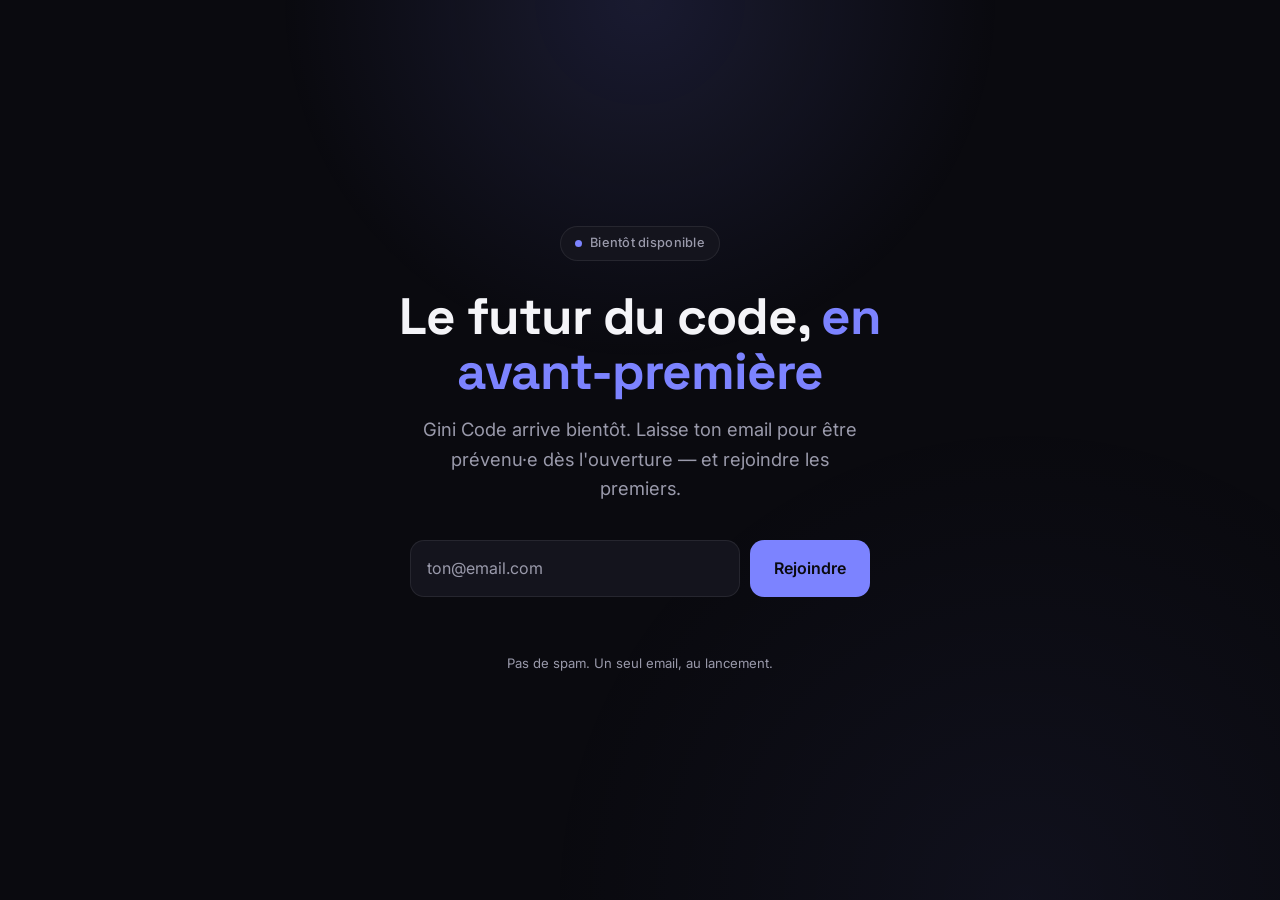
==== index.html @ 29dc8ffb "Brancher le formulaire waitlist sur Google Sheets (Apps Script) - Adapte l'envoi du formulaire pour " ====
<!DOCTYPE html>
<html lang="fr">
<head>
  <meta charset="UTF-8" />
  <meta name="viewport" content="width=device-width, initial-scale=1.0" />
  <title>Gini Code — Rejoindre la liste d'attente</title>
  <meta name="description" content="Gini Code arrive bientôt. Inscris-toi à la liste d'attente pour être prévenu·e au lancement." />

  <!-- Open Graph / réseaux sociaux -->
  <meta property="og:title" content="Gini Code — Liste d'attente" />
  <meta property="og:description" content="Inscris-toi pour être prévenu·e au lancement." />
  <meta property="og:type" content="website" />

  <link rel="icon" href="data:image/svg+xml,<svg xmlns='http://www.w3.org/2000/svg' viewBox='0 0 100 100'><text y='.9em' font-size='90'>✦</text></svg>" />

  <!-- Google Fonts -->
  <link rel="preconnect" href="https://fonts.googleapis.com" />
  <link rel="preconnect" href="https://fonts.gstatic.com" crossorigin />
  <link href="https://fonts.googleapis.com/css2?family=Inter:wght@400;500;600&family=Space+Grotesk:wght@500;600;700&display=swap" rel="stylesheet" />

  <style>
    :root {
      /* ---- Couleur d'accent unique : change cette valeur pour reskin tout le site ---- */
      --accent: #7c83ff;
      --accent-soft: rgba(124, 131, 255, 0.14);

      --bg: #0a0a0f;
      --bg-elev: #14141d;
      --text: #f4f4f8;
      --text-dim: #9a9aab;
      --border: rgba(255, 255, 255, 0.08);
      --error: #ff6b6b;
      --radius: 14px;
      --maxw: 540px;
    }

    * { box-sizing: border-box; margin: 0; padding: 0; }

    html { -webkit-text-size-adjust: 100%; }

    body {
      font-family: "Inter", system-ui, sans-serif;
      background: var(--bg);
      color: var(--text);
      min-height: 100vh;
      min-height: 100dvh;
      display: grid;
      place-items: center;
      padding: 24px;
      line-height: 1.6;
      overflow-x: hidden;
      -webkit-font-smoothing: antialiased;
    }

    /* Halo lumineux d'arrière-plan */
    body::before {
      content: "";
      position: fixed;
      inset: 0;
      z-index: -1;
      background:
        radial-gradient(600px circle at 50% 0%, var(--accent-soft), transparent 60%),
        radial-gradient(800px circle at 80% 100%, rgba(124, 131, 255, 0.06), transparent 60%);
      pointer-events: none;
    }

    .card {
      width: 100%;
      max-width: var(--maxw);
      text-align: center;
      animation: rise 0.7s cubic-bezier(0.2, 0.8, 0.2, 1) both;
    }

    @keyframes rise {
      from { opacity: 0; transform: translateY(16px); }
      to   { opacity: 1; transform: translateY(0); }
    }

    .badge {
      display: inline-flex;
      align-items: center;
      gap: 8px;
      font-size: 0.8rem;
      font-weight: 500;
      letter-spacing: 0.02em;
      color: var(--text-dim);
      border: 1px solid var(--border);
      background: var(--bg-elev);
      padding: 6px 14px;
      border-radius: 999px;
      margin-bottom: 28px;
    }

    .badge .dot {
      width: 7px;
      height: 7px;
      border-radius: 50%;
      background: var(--accent);
      box-shadow: 0 0 0 0 var(--accent);
      animation: pulse 2.4s infinite;
    }

    @keyframes pulse {
      0%   { box-shadow: 0 0 0 0 rgba(124, 131, 255, 0.6); }
      70%  { box-shadow: 0 0 0 8px rgba(124, 131, 255, 0); }
      100% { box-shadow: 0 0 0 0 rgba(124, 131, 255, 0); }
    }

    h1 {
      font-family: "Space Grotesk", sans-serif;
      font-size: clamp(2.1rem, 6vw, 3.2rem);
      font-weight: 700;
      line-height: 1.08;
      letter-spacing: -0.02em;
      margin-bottom: 16px;
    }

    h1 .accent {
      color: var(--accent);
    }

    .subtitle {
      color: var(--text-dim);
      font-size: clamp(1rem, 2.5vw, 1.15rem);
      max-width: 440px;
      margin: 0 auto 36px;
    }

    /* ---- Formulaire ---- */
    form {
      display: flex;
      gap: 10px;
      max-width: 460px;
      margin: 0 auto;
    }

    @media (max-width: 480px) {
      form { flex-direction: column; }
    }

    .field {
      position: relative;
      flex: 1;
      text-align: left;
    }

    input[type="email"] {
      width: 100%;
      font: inherit;
      color: var(--text);
      background: var(--bg-elev);
      border: 1px solid var(--border);
      border-radius: var(--radius);
      padding: 15px 16px;
      transition: border-color 0.2s, box-shadow 0.2s;
    }

    input[type="email"]::placeholder { color: var(--text-dim); }

    input[type="email"]:hover { border-color: rgba(255, 255, 255, 0.16); }

    input[type="email"]:focus-visible {
      outline: none;
      border-color: var(--accent);
      box-shadow: 0 0 0 3px var(--accent-soft);
    }

    .field.invalid input[type="email"] {
      border-color: var(--error);
      box-shadow: 0 0 0 3px rgba(255, 107, 107, 0.14);
    }

    button {
      font: inherit;
      font-weight: 600;
      color: #0a0a0f;
      background: var(--accent);
      border: none;
      border-radius: var(--radius);
      padding: 15px 24px;
      cursor: pointer;
      white-space: nowrap;
      transition: transform 0.12s, filter 0.2s, opacity 0.2s;
    }

    button:hover { filter: brightness(1.08); }
    button:active { transform: scale(0.97); }

    button:focus-visible {
      outline: none;
      box-shadow: 0 0 0 3px var(--bg), 0 0 0 5px var(--accent);
    }

    button[disabled] { opacity: 0.6; cursor: not-allowed; }

    /* Mini-spinner pendant l'envoi */
    .spinner {
      display: inline-block;
      width: 15px;
      height: 15px;
      border: 2px solid rgba(10, 10, 15, 0.35);
      border-top-color: #0a0a0f;
      border-radius: 50%;
      animation: spin 0.7s linear infinite;
      vertical-align: -2px;
    }

    @keyframes spin { to { transform: rotate(360deg); } }

    .msg {
      min-height: 1.2em;
      margin-top: 14px;
      font-size: 0.9rem;
      color: var(--error);
      text-align: center;
    }

    .hint {
      margin-top: 24px;
      font-size: 0.82rem;
      color: var(--text-dim);
    }

    /* ---- État de confirmation ---- */
    .success {
      display: none;
      flex-direction: column;
      align-items: center;
      gap: 18px;
    }

    .success.show {
      display: flex;
      animation: rise 0.5s cubic-bezier(0.2, 0.8, 0.2, 1) both;
    }

    .checkmark {
      width: 72px;
      height: 72px;
    }

    .checkmark circle {
      stroke: var(--accent);
      stroke-width: 3;
      fill: var(--accent-soft);
      stroke-dasharray: 200;
      stroke-dashoffset: 200;
      animation: draw 0.6s ease forwards;
    }

    .checkmark path {
      stroke: var(--accent);
      stroke-width: 4;
      stroke-linecap: round;
      stroke-linejoin: round;
      fill: none;
      stroke-dasharray: 60;
      stroke-dashoffset: 60;
      animation: draw 0.4s 0.4s ease forwards;
    }

    @keyframes draw { to { stroke-dashoffset: 0; } }

    .success h2 {
      font-family: "Space Grotesk", sans-serif;
      font-size: 1.5rem;
      font-weight: 600;
    }

    .success p { color: var(--text-dim); max-width: 360px; }

    /* ---- Accessibilité : mouvement réduit ---- */
    @media (prefers-reduced-motion: reduce) {
      *, *::before, *::after {
        animation-duration: 0.001ms !important;
        animation-iteration-count: 1 !important;
        transition-duration: 0.001ms !important;
      }
      .checkmark circle, .checkmark path { stroke-dashoffset: 0; }
    }

    .visually-hidden {
      position: absolute;
      width: 1px; height: 1px;
      padding: 0; margin: -1px;
      overflow: hidden;
      clip: rect(0 0 0 0);
      white-space: nowrap; border: 0;
    }
  </style>
</head>
<body>
  <main class="card">
    <!-- VUE 1 : formulaire d'inscription -->
    <div id="signup">
      <span class="badge"><span class="dot" aria-hidden="true"></span> Bientôt disponible</span>

      <h1 id="title">Le futur du code, <span class="accent">en avant-première</span></h1>
      <p class="subtitle" id="subtitle">
        Gini Code arrive bientôt. Laisse ton email pour être prévenu·e dès l'ouverture — et rejoindre les premiers.
      </p>

      <form id="waitlist-form" novalidate>
        <div class="field" id="field">
          <label for="email" class="visually-hidden">Adresse email</label>
          <input
            type="email"
            id="email"
            name="email"
            placeholder="ton@email.com"
            autocomplete="email"
            inputmode="email"
            required
            aria-describedby="form-msg"
          />
        </div>
        <button type="submit" id="submit">Rejoindre</button>
      </form>

      <p class="msg" id="form-msg" role="alert" aria-live="polite"></p>
      <p class="hint">Pas de spam. Un seul email, au lancement.</p>
    </div>

    <!-- VUE 2 : confirmation -->
    <div class="success" id="success" role="status" aria-live="polite">
      <svg class="checkmark" viewBox="0 0 80 80" aria-hidden="true">
        <circle cx="40" cy="40" r="36" />
        <path d="M25 41 L36 52 L56 30" />
      </svg>
      <h2>Tu es sur la liste 🎉</h2>
      <p id="success-text">Merci ! On te prévient par email dès que Gini Code ouvre ses portes.</p>
    </div>
  </main>

  <script>
    /* ============================================================
       CONFIG — Modifie uniquement ce bloc pour personnaliser le site
       ============================================================ */
    const CONFIG = {
      productName: "Gini Code",
      title:       "Le futur du code, <span class='accent'>en avant-première</span>",
      subtitle:    "Gini Code arrive bientôt. Laisse ton email pour être prévenu·e dès l'ouverture — et rejoindre les premiers.",

      // Endpoint qui reçoit le formulaire (POST avec le champ "email").
      // Laisse "" pour le mode démo (confirmation affichée sans envoi réel).
      // Ici : URL de la web app Google Apps Script (collecte vers Google Sheets).
      //   -> Déploie le script (Déployer > Web app > Accès : "Tout le monde")
      //      puis colle l'URL ".../exec" ci-dessous.
      formEndpoint: "",

      successTitle: "Tu es sur la liste 🎉",
      successText:  "Merci ! On te prévient par email dès que Gini Code ouvre ses portes.",
    };
    /* ============================================================ */

    // --- Application de la config au DOM ---
    document.title = CONFIG.productName + " — Rejoindre la liste d'attente";
    document.getElementById("title").innerHTML = CONFIG.title;
    document.getElementById("subtitle").textContent = CONFIG.subtitle;
    document.querySelector(".success h2").textContent = CONFIG.successTitle;
    document.getElementById("success-text").textContent = CONFIG.successText;

    // --- Éléments ---
    const form    = document.getElementById("waitlist-form");
    const field   = document.getElementById("field");
    const input   = document.getElementById("email");
    const button  = document.getElementById("submit");
    const msg      = document.getElementById("form-msg");
    const signup  = document.getElementById("signup");
    const success = document.getElementById("success");

    // Validation email (simple et robuste)
    const isValidEmail = (v) => /^[^\s@]+@[^\s@]+\.[^\s@]+$/.test(v.trim());

    function setError(text) {
      msg.textContent = text;
      field.classList.add("invalid");
      input.setAttribute("aria-invalid", "true");
    }

    function clearError() {
      msg.textContent = "";
      field.classList.remove("invalid");
      input.removeAttribute("aria-invalid");
    }

    input.addEventListener("input", clearError);

    function showSuccess() {
      signup.style.display = "none";
      success.classList.add("show");
      success.focus?.();
    }

    form.addEventListener("submit", async (e) => {
      e.preventDefault();
      const email = input.value.trim();

      if (!email) { setError("Entre ton adresse email."); input.focus(); return; }
      if (!isValidEmail(email)) { setError("Cette adresse email semble invalide."); input.focus(); return; }

      clearError();

      // Mode démo : pas d'endpoint configuré -> on confirme directement.
      if (!CONFIG.formEndpoint) { showSuccess(); return; }

      // Envoi réel vers la web app Google Apps Script.
      button.disabled = true;
      const original = button.textContent;
      button.innerHTML = '<span class="spinner" aria-hidden="true"></span>';

      try {
        // POST form-encodé en "no-cors" : c'est la méthode fiable avec Apps Script
        // (pas de préflight CORS). La réponse est "opaque" — on ne peut pas lire son
        // statut — donc si la requête aboutit sans erreur réseau, on confirme.
        await fetch(CONFIG.formEndpoint, {
          method: "POST",
          mode: "no-cors",
          body: new URLSearchParams({ email, ua: navigator.userAgent }),
        });
        showSuccess();
      } catch (err) {
        setError("Réseau indisponible. Vérifie ta connexion et réessaie.");
      } finally {
        button.disabled = false;
        button.textContent = original;
      }
    });
  </script>
</body>
</html>
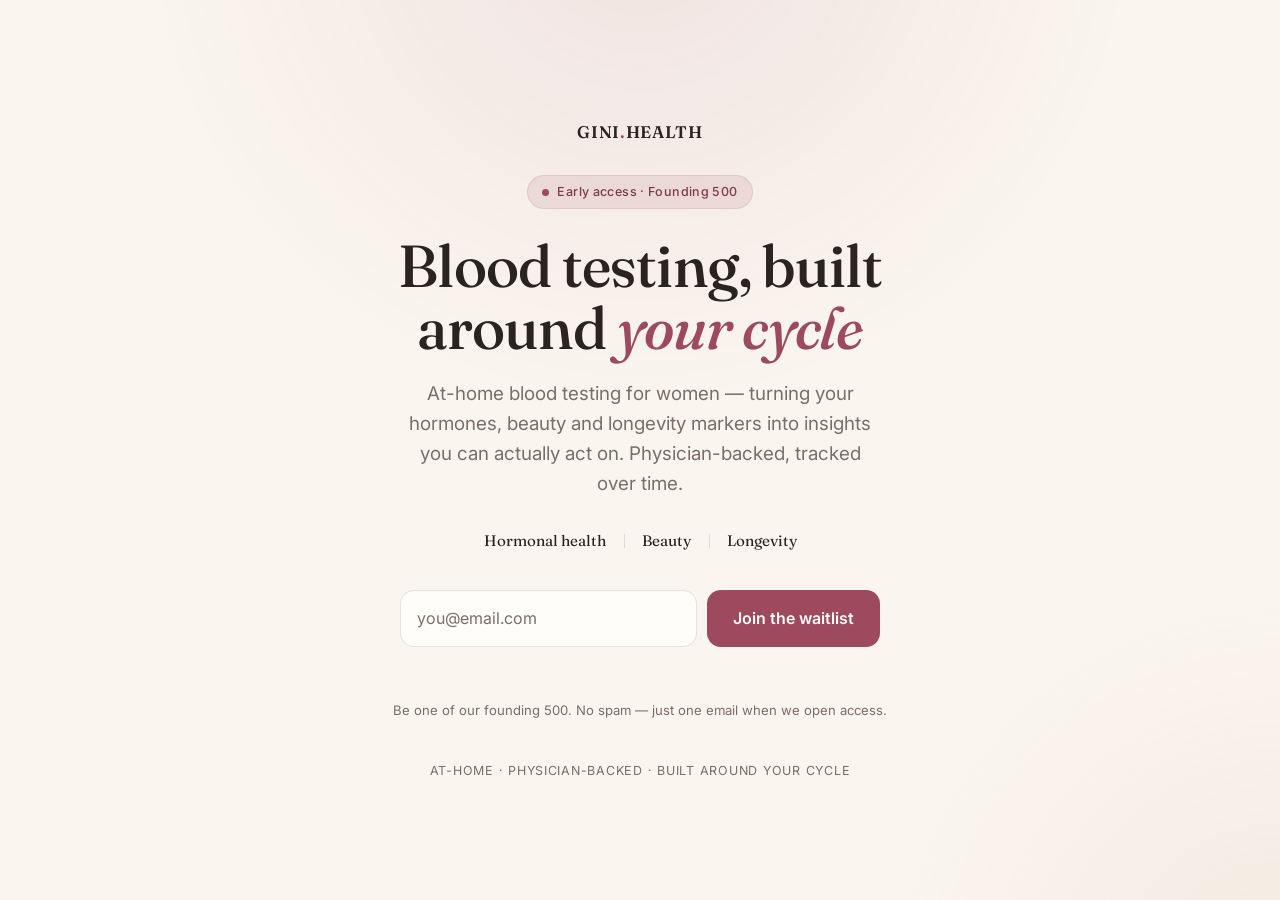
==== commit 9a137c9e: "Refonte de la landing : rebrand Gini Health (femtech, blood testing) - Nouveau positionnement : test" ====
--- a/index.html
+++ b/index.html
@@ -1,41 +1,41 @@
 <!DOCTYPE html>
-<html lang="fr">
+<html lang="en">
 <head>
   <meta charset="UTF-8" />
   <meta name="viewport" content="width=device-width, initial-scale=1.0" />
-  <title>Gini Code — Rejoindre la liste d'attente</title>
-  <meta name="description" content="Gini Code arrive bientôt. Inscris-toi à la liste d'attente pour être prévenu·e au lancement." />
+  <title>Gini Health — At-home blood testing for women</title>
+  <meta name="description" content="The first at-home blood test built around the female cycle. Decode your hormones, beauty and longevity into insights you can act on — physician-backed. Join the waitlist." />
 
   <!-- Open Graph / réseaux sociaux -->
-  <meta property="og:title" content="Gini Code — Liste d'attente" />
-  <meta property="og:description" content="Inscris-toi pour être prévenu·e au lancement." />
+  <meta property="og:title" content="Gini Health — Blood testing built around your cycle" />
+  <meta property="og:description" content="At-home blood testing for women. Hormonal health, beauty and longevity, decoded. Join the founding waitlist." />
   <meta property="og:type" content="website" />
 
-  <link rel="icon" href="data:image/svg+xml,<svg xmlns='http://www.w3.org/2000/svg' viewBox='0 0 100 100'><text y='.9em' font-size='90'>✦</text></svg>" />
-
-  <!-- Google Fonts -->
+  <link rel="icon" href="data:image/svg+xml,<svg xmlns='http://www.w3.org/2000/svg' viewBox='0 0 100 100'><circle cx='50' cy='50' r='42' fill='none' stroke='%239c4a5c' stroke-width='8'/></svg>" />
+
+  <!-- Google Fonts : Fraunces (serif display) + Inter (corps) -->
   <link rel="preconnect" href="https://fonts.googleapis.com" />
   <link rel="preconnect" href="https://fonts.gstatic.com" crossorigin />
-  <link href="https://fonts.googleapis.com/css2?family=Inter:wght@400;500;600&family=Space+Grotesk:wght@500;600;700&display=swap" rel="stylesheet" />
+  <link href="https://fonts.googleapis.com/css2?family=Fraunces:ital,opsz,wght@0,9..144,400;0,9..144,500;0,9..144,600;1,9..144,400&family=Inter:wght@400;500;600&display=swap" rel="stylesheet" />
 
   <style>
     :root {
       /* ---- Couleur d'accent unique : change cette valeur pour reskin tout le site ---- */
-      --accent: #7c83ff;
-      --accent-soft: rgba(124, 131, 255, 0.14);
-
-      --bg: #0a0a0f;
-      --bg-elev: #14141d;
-      --text: #f4f4f8;
-      --text-dim: #9a9aab;
-      --border: rgba(255, 255, 255, 0.08);
-      --error: #ff6b6b;
+      --accent: #9c4a5c;            /* prune/baie sobre — pas de rose cliché */
+      --accent-deep: #7d3a49;
+      --accent-soft: rgba(156, 74, 92, 0.12);
+
+      --bg: #faf5ef;               /* ivoire chaud */
+      --bg-elev: #fffdfa;
+      --text: #2a2320;             /* espresso */
+      --text-dim: #7a6e66;         /* taupe chaud */
+      --border: rgba(42, 35, 32, 0.12);
+      --error: #b3402f;
       --radius: 14px;
-      --maxw: 540px;
+      --maxw: 600px;
     }
 
     * { box-sizing: border-box; margin: 0; padding: 0; }
-
     html { -webkit-text-size-adjust: 100%; }
 
     body {
@@ -46,21 +46,21 @@
       min-height: 100dvh;
       display: grid;
       place-items: center;
-      padding: 24px;
+      padding: 32px 24px;
       line-height: 1.6;
       overflow-x: hidden;
       -webkit-font-smoothing: antialiased;
     }
 
-    /* Halo lumineux d'arrière-plan */
+    /* Halo chaud d'arrière-plan */
     body::before {
       content: "";
       position: fixed;
       inset: 0;
       z-index: -1;
       background:
-        radial-gradient(600px circle at 50% 0%, var(--accent-soft), transparent 60%),
-        radial-gradient(800px circle at 80% 100%, rgba(124, 131, 255, 0.06), transparent 60%);
+        radial-gradient(900px circle at 50% -10%, rgba(156, 74, 92, 0.10), transparent 55%),
+        radial-gradient(700px circle at 100% 110%, rgba(201, 160, 120, 0.12), transparent 55%);
       pointer-events: none;
     }
 
@@ -76,73 +76,96 @@
       to   { opacity: 1; transform: translateY(0); }
     }
 
+    /* Wordmark */
+    .brand {
+      font-family: "Fraunces", serif;
+      font-weight: 600;
+      font-size: 1.05rem;
+      letter-spacing: 0.04em;
+      text-transform: uppercase;
+      margin-bottom: 30px;
+      color: var(--text);
+    }
+    .brand span { color: var(--accent); }
+
     .badge {
       display: inline-flex;
       align-items: center;
       gap: 8px;
-      font-size: 0.8rem;
+      font-size: 0.78rem;
       font-weight: 500;
-      letter-spacing: 0.02em;
-      color: var(--text-dim);
-      border: 1px solid var(--border);
-      background: var(--bg-elev);
+      letter-spacing: 0.03em;
+      color: var(--accent-deep);
+      border: 1px solid var(--accent-soft);
+      background: var(--accent-soft);
       padding: 6px 14px;
       border-radius: 999px;
-      margin-bottom: 28px;
-    }
-
+      margin-bottom: 26px;
+    }
     .badge .dot {
-      width: 7px;
-      height: 7px;
+      width: 7px; height: 7px;
       border-radius: 50%;
       background: var(--accent);
       box-shadow: 0 0 0 0 var(--accent);
-      animation: pulse 2.4s infinite;
-    }
-
+      animation: pulse 2.6s infinite;
+    }
     @keyframes pulse {
-      0%   { box-shadow: 0 0 0 0 rgba(124, 131, 255, 0.6); }
-      70%  { box-shadow: 0 0 0 8px rgba(124, 131, 255, 0); }
-      100% { box-shadow: 0 0 0 0 rgba(124, 131, 255, 0); }
+      0%   { box-shadow: 0 0 0 0 rgba(156, 74, 92, 0.5); }
+      70%  { box-shadow: 0 0 0 8px rgba(156, 74, 92, 0); }
+      100% { box-shadow: 0 0 0 0 rgba(156, 74, 92, 0); }
     }
 
     h1 {
-      font-family: "Space Grotesk", sans-serif;
-      font-size: clamp(2.1rem, 6vw, 3.2rem);
-      font-weight: 700;
-      line-height: 1.08;
-      letter-spacing: -0.02em;
-      margin-bottom: 16px;
-    }
-
-    h1 .accent {
+      font-family: "Fraunces", serif;
+      font-size: clamp(2.3rem, 6.5vw, 3.7rem);
+      font-weight: 500;
+      line-height: 1.04;
+      letter-spacing: -0.015em;
+      margin-bottom: 20px;
+    }
+    h1 em {
+      font-style: italic;
       color: var(--accent);
     }
 
     .subtitle {
       color: var(--text-dim);
-      font-size: clamp(1rem, 2.5vw, 1.15rem);
-      max-width: 440px;
+      font-size: clamp(1.02rem, 2.4vw, 1.18rem);
+      max-width: 480px;
+      margin: 0 auto 30px;
+    }
+
+    /* Trois piliers */
+    .pillars {
+      display: flex;
+      justify-content: center;
+      flex-wrap: wrap;
+      gap: 10px 0;
+      list-style: none;
       margin: 0 auto 36px;
+      font-family: "Fraunces", serif;
+      font-size: 0.95rem;
+      color: var(--text);
+    }
+    .pillars li { padding: 0 18px; position: relative; }
+    .pillars li + li::before {
+      content: "";
+      position: absolute; left: 0; top: 50%;
+      width: 1px; height: 14px;
+      transform: translateY(-50%);
+      background: var(--border);
     }
 
     /* ---- Formulaire ---- */
     form {
       display: flex;
       gap: 10px;
-      max-width: 460px;
+      max-width: 480px;
       margin: 0 auto;
     }
-
-    @media (max-width: 480px) {
-      form { flex-direction: column; }
-    }
-
-    .field {
-      position: relative;
-      flex: 1;
-      text-align: left;
-    }
+    @media (max-width: 480px) { form { flex-direction: column; } }
+
+    .field { position: relative; flex: 1; text-align: left; }
 
     input[type="email"] {
       width: 100%;
@@ -154,57 +177,47 @@
       padding: 15px 16px;
       transition: border-color 0.2s, box-shadow 0.2s;
     }
-
     input[type="email"]::placeholder { color: var(--text-dim); }
-
-    input[type="email"]:hover { border-color: rgba(255, 255, 255, 0.16); }
-
+    input[type="email"]:hover { border-color: rgba(42, 35, 32, 0.22); }
     input[type="email"]:focus-visible {
       outline: none;
       border-color: var(--accent);
       box-shadow: 0 0 0 3px var(--accent-soft);
     }
-
     .field.invalid input[type="email"] {
       border-color: var(--error);
-      box-shadow: 0 0 0 3px rgba(255, 107, 107, 0.14);
+      box-shadow: 0 0 0 3px rgba(179, 64, 47, 0.14);
     }
 
     button {
       font: inherit;
       font-weight: 600;
-      color: #0a0a0f;
+      color: #fffdfa;
       background: var(--accent);
       border: none;
       border-radius: var(--radius);
-      padding: 15px 24px;
+      padding: 15px 26px;
       cursor: pointer;
       white-space: nowrap;
-      transition: transform 0.12s, filter 0.2s, opacity 0.2s;
-    }
-
-    button:hover { filter: brightness(1.08); }
+      transition: transform 0.12s, background 0.2s, opacity 0.2s;
+    }
+    button:hover { background: var(--accent-deep); }
     button:active { transform: scale(0.97); }
-
     button:focus-visible {
       outline: none;
       box-shadow: 0 0 0 3px var(--bg), 0 0 0 5px var(--accent);
     }
-
     button[disabled] { opacity: 0.6; cursor: not-allowed; }
 
-    /* Mini-spinner pendant l'envoi */
     .spinner {
       display: inline-block;
-      width: 15px;
-      height: 15px;
-      border: 2px solid rgba(10, 10, 15, 0.35);
-      border-top-color: #0a0a0f;
+      width: 15px; height: 15px;
+      border: 2px solid rgba(255, 253, 250, 0.4);
+      border-top-color: #fffdfa;
       border-radius: 50%;
       animation: spin 0.7s linear infinite;
       vertical-align: -2px;
     }
-
     @keyframes spin { to { transform: rotate(360deg); } }
 
     .msg {
@@ -214,10 +227,18 @@
       color: var(--error);
       text-align: center;
     }
-
     .hint {
-      margin-top: 24px;
+      margin-top: 22px;
       font-size: 0.82rem;
+      color: var(--text-dim);
+    }
+
+    /* Bandeau de réassurance */
+    .trust {
+      margin-top: 40px;
+      font-size: 0.78rem;
+      letter-spacing: 0.06em;
+      text-transform: uppercase;
       color: var(--text-dim);
     }
 
@@ -228,17 +249,11 @@
       align-items: center;
       gap: 18px;
     }
-
     .success.show {
       display: flex;
       animation: rise 0.5s cubic-bezier(0.2, 0.8, 0.2, 1) both;
     }
-
-    .checkmark {
-      width: 72px;
-      height: 72px;
-    }
-
+    .checkmark { width: 72px; height: 72px; }
     .checkmark circle {
       stroke: var(--accent);
       stroke-width: 3;
@@ -247,7 +262,6 @@
       stroke-dashoffset: 200;
       animation: draw 0.6s ease forwards;
     }
-
     .checkmark path {
       stroke: var(--accent);
       stroke-width: 4;
@@ -258,16 +272,13 @@
       stroke-dashoffset: 60;
       animation: draw 0.4s 0.4s ease forwards;
     }
-
     @keyframes draw { to { stroke-dashoffset: 0; } }
-
     .success h2 {
-      font-family: "Space Grotesk", sans-serif;
-      font-size: 1.5rem;
-      font-weight: 600;
-    }
-
-    .success p { color: var(--text-dim); max-width: 360px; }
+      font-family: "Fraunces", serif;
+      font-size: 1.7rem;
+      font-weight: 500;
+    }
+    .success p { color: var(--text-dim); max-width: 380px; }
 
     /* ---- Accessibilité : mouvement réduit ---- */
     @media (prefers-reduced-motion: reduce) {
@@ -291,34 +302,44 @@
 </head>
 <body>
   <main class="card">
-    <!-- VUE 1 : formulaire d'inscription -->
+    <!-- VUE 1 : inscription -->
     <div id="signup">
-      <span class="badge"><span class="dot" aria-hidden="true"></span> Bientôt disponible</span>
-
-      <h1 id="title">Le futur du code, <span class="accent">en avant-première</span></h1>
+      <div class="brand">Gini<span>.</span>Health</div>
+
+      <span class="badge"><span class="dot" aria-hidden="true"></span> Early access · Founding 500</span>
+
+      <h1 id="title">Blood testing, built around <em>your cycle</em></h1>
       <p class="subtitle" id="subtitle">
-        Gini Code arrive bientôt. Laisse ton email pour être prévenu·e dès l'ouverture — et rejoindre les premiers.
+        At-home blood testing for women — turning your hormones, beauty and longevity markers into insights you can actually act on. Physician-backed, tracked over time.
       </p>
+
+      <ul class="pillars" aria-label="What we measure">
+        <li>Hormonal health</li>
+        <li>Beauty</li>
+        <li>Longevity</li>
+      </ul>
 
       <form id="waitlist-form" novalidate>
         <div class="field" id="field">
-          <label for="email" class="visually-hidden">Adresse email</label>
+          <label for="email" class="visually-hidden">Email address</label>
           <input
             type="email"
             id="email"
             name="email"
-            placeholder="ton@email.com"
+            placeholder="you@email.com"
             autocomplete="email"
             inputmode="email"
             required
             aria-describedby="form-msg"
           />
         </div>
-        <button type="submit" id="submit">Rejoindre</button>
+        <button type="submit" id="submit">Join the waitlist</button>
       </form>
 
       <p class="msg" id="form-msg" role="alert" aria-live="polite"></p>
-      <p class="hint">Pas de spam. Un seul email, au lancement.</p>
+      <p class="hint">Be one of our founding 500. No spam — just one email when we open access.</p>
+
+      <p class="trust">At-home · Physician-backed · Built around your cycle</p>
     </div>
 
     <!-- VUE 2 : confirmation -->
@@ -327,8 +348,8 @@
         <circle cx="40" cy="40" r="36" />
         <path d="M25 41 L36 52 L56 30" />
       </svg>
-      <h2>Tu es sur la liste 🎉</h2>
-      <p id="success-text">Merci ! On te prévient par email dès que Gini Code ouvre ses portes.</p>
+      <h2>You're on the list</h2>
+      <p id="success-text">Welcome — you're in line for our founding 500. We'll reach out by email as we open access.</p>
     </div>
   </main>
 
@@ -337,24 +358,23 @@
        CONFIG — Modifie uniquement ce bloc pour personnaliser le site
        ============================================================ */
     const CONFIG = {
-      productName: "Gini Code",
-      title:       "Le futur du code, <span class='accent'>en avant-première</span>",
-      subtitle:    "Gini Code arrive bientôt. Laisse ton email pour être prévenu·e dès l'ouverture — et rejoindre les premiers.",
+      productName: "Gini Health",
+      // Le titre accepte du HTML : <em>...</em> met le mot en italique + accent.
+      title:       "Blood testing, built around <em>your cycle</em>",
+      subtitle:    "At-home blood testing for women — turning your hormones, beauty and longevity markers into insights you can actually act on. Physician-backed, tracked over time.",
 
       // Endpoint qui reçoit le formulaire (POST avec le champ "email").
       // Laisse "" pour le mode démo (confirmation affichée sans envoi réel).
       // Ici : URL de la web app Google Apps Script (collecte vers Google Sheets).
-      //   -> Déploie le script (Déployer > Web app > Accès : "Tout le monde")
-      //      puis colle l'URL ".../exec" ci-dessous.
-      formEndpoint: "",
-
-      successTitle: "Tu es sur la liste 🎉",
-      successText:  "Merci ! On te prévient par email dès que Gini Code ouvre ses portes.",
+      formEndpoint: "https://script.google.com/macros/s/AKfycbxDZ013G6jIyvd8JchCYrfNVPXr7Zwmj450YuVacrejPpk5Lpz1ETqNsLU4DYthu3o1sA/exec",
+
+      successTitle: "You're on the list",
+      successText:  "Welcome — you're in line for our founding 500. We'll reach out by email as we open access.",
     };
     /* ============================================================ */
 
     // --- Application de la config au DOM ---
-    document.title = CONFIG.productName + " — Rejoindre la liste d'attente";
+    document.title = CONFIG.productName + " — At-home blood testing for women";
     document.getElementById("title").innerHTML = CONFIG.title;
     document.getElementById("subtitle").textContent = CONFIG.subtitle;
     document.querySelector(".success h2").textContent = CONFIG.successTitle;
@@ -369,7 +389,6 @@
     const signup  = document.getElementById("signup");
     const success = document.getElementById("success");
 
-    // Validation email (simple et robuste)
     const isValidEmail = (v) => /^[^\s@]+@[^\s@]+\.[^\s@]+$/.test(v.trim());
 
     function setError(text) {
@@ -377,13 +396,11 @@
       field.classList.add("invalid");
       input.setAttribute("aria-invalid", "true");
     }
-
     function clearError() {
       msg.textContent = "";
       field.classList.remove("invalid");
       input.removeAttribute("aria-invalid");
     }
-
     input.addEventListener("input", clearError);
 
     function showSuccess() {
@@ -396,8 +413,8 @@
       e.preventDefault();
       const email = input.value.trim();
 
-      if (!email) { setError("Entre ton adresse email."); input.focus(); return; }
-      if (!isValidEmail(email)) { setError("Cette adresse email semble invalide."); input.focus(); return; }
+      if (!email) { setError("Please enter your email."); input.focus(); return; }
+      if (!isValidEmail(email)) { setError("That email doesn't look quite right."); input.focus(); return; }
 
       clearError();
 
@@ -410,9 +427,8 @@
       button.innerHTML = '<span class="spinner" aria-hidden="true"></span>';
 
       try {
-        // POST form-encodé en "no-cors" : c'est la méthode fiable avec Apps Script
-        // (pas de préflight CORS). La réponse est "opaque" — on ne peut pas lire son
-        // statut — donc si la requête aboutit sans erreur réseau, on confirme.
+        // POST form-encodé en "no-cors" : méthode fiable avec Apps Script
+        // (pas de préflight CORS). Réponse opaque -> succès si pas d'erreur réseau.
         await fetch(CONFIG.formEndpoint, {
           method: "POST",
           mode: "no-cors",
@@ -420,7 +436,7 @@
         });
         showSuccess();
       } catch (err) {
-        setError("Réseau indisponible. Vérifie ta connexion et réessaie.");
+        setError("Network unavailable. Check your connection and try again.");
       } finally {
         button.disabled = false;
         button.textContent = original;
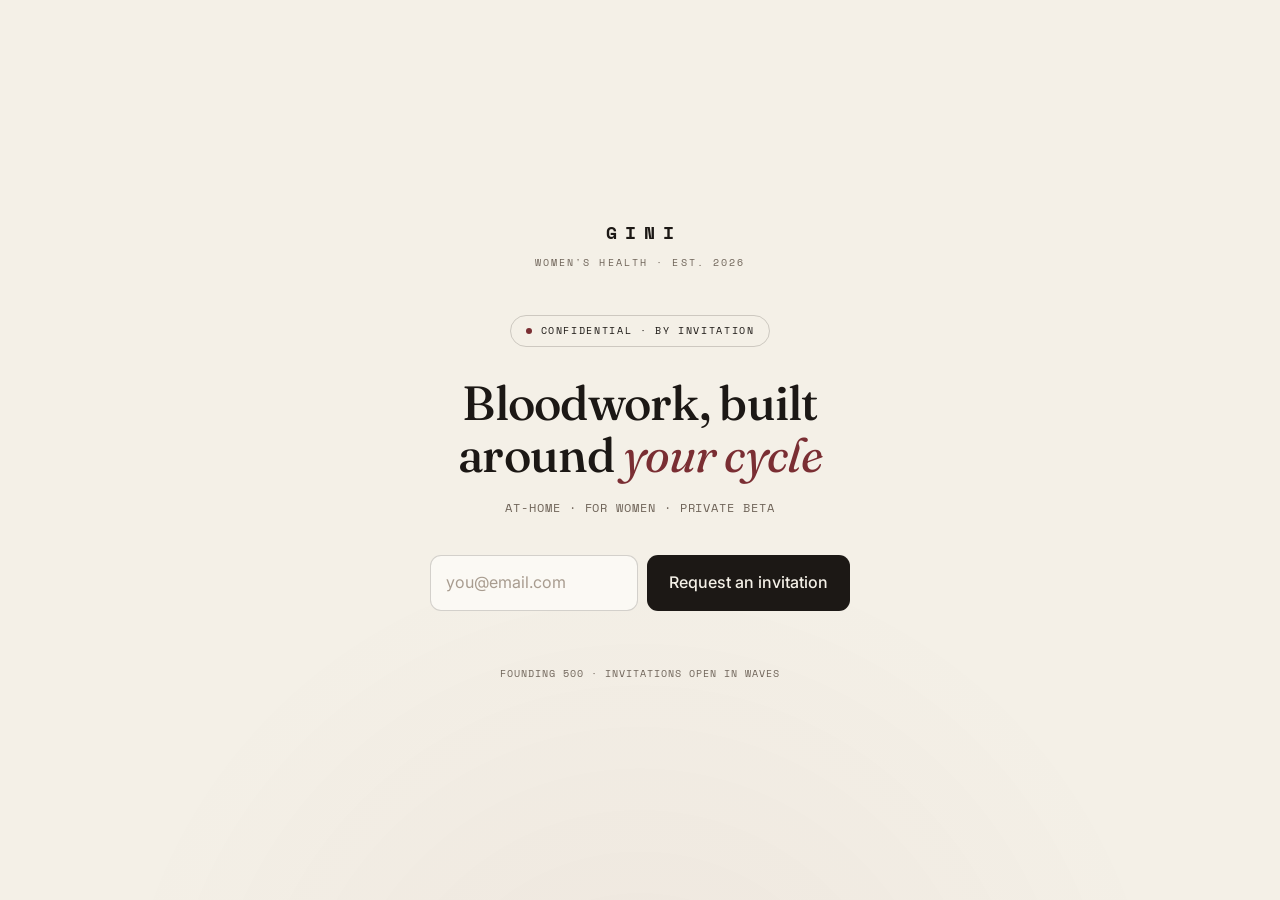
==== commit f7c0c292: "Refonte 'by invitation' : page épurée + accès sur invitation - Repositionne en accès exclusif/confid" ====
--- a/index.html
+++ b/index.html
@@ -3,36 +3,33 @@
 <head>
   <meta charset="UTF-8" />
   <meta name="viewport" content="width=device-width, initial-scale=1.0" />
-  <title>Gini Health — At-home blood testing for women</title>
-  <meta name="description" content="The first at-home blood test built around the female cycle. Decode your hormones, beauty and longevity into insights you can act on — physician-backed. Join the waitlist." />
-
-  <!-- Open Graph / réseaux sociaux -->
-  <meta property="og:title" content="Gini Health — Blood testing built around your cycle" />
-  <meta property="og:description" content="At-home blood testing for women. Hormonal health, beauty and longevity, decoded. Join the founding waitlist." />
+  <title>Gini — By invitation</title>
+  <meta name="description" content="At-home blood testing for women, timed to your cycle. By invitation. Request access to the founding 500." />
+
+  <meta property="og:title" content="Gini — By invitation" />
+  <meta property="og:description" content="At-home blood testing for women, timed to your cycle. Private beta — request an invitation." />
   <meta property="og:type" content="website" />
 
-  <link rel="icon" href="data:image/svg+xml,<svg xmlns='http://www.w3.org/2000/svg' viewBox='0 0 100 100'><circle cx='50' cy='50' r='42' fill='none' stroke='%239c4a5c' stroke-width='8'/></svg>" />
-
-  <!-- Google Fonts : Fraunces (serif display) + Inter (corps) -->
+  <link rel="icon" href="data:image/svg+xml,<svg xmlns='http://www.w3.org/2000/svg' viewBox='0 0 100 100'><circle cx='50' cy='50' r='42' fill='none' stroke='%237a2e33' stroke-width='8'/></svg>" />
+
   <link rel="preconnect" href="https://fonts.googleapis.com" />
   <link rel="preconnect" href="https://fonts.gstatic.com" crossorigin />
-  <link href="https://fonts.googleapis.com/css2?family=Fraunces:ital,opsz,wght@0,9..144,400;0,9..144,500;0,9..144,600;1,9..144,400&family=Inter:wght@400;500;600&display=swap" rel="stylesheet" />
+  <link href="https://fonts.googleapis.com/css2?family=Fraunces:ital,opsz,wght@0,9..144,400;0,9..144,500;1,9..144,400&family=Space+Mono:wght@400;700&family=Inter:wght@400;500&display=swap" rel="stylesheet" />
 
   <style>
     :root {
-      /* ---- Couleur d'accent unique : change cette valeur pour reskin tout le site ---- */
-      --accent: #9c4a5c;            /* prune/baie sobre — pas de rose cliché */
-      --accent-deep: #7d3a49;
-      --accent-soft: rgba(156, 74, 92, 0.12);
-
-      --bg: #faf5ef;               /* ivoire chaud */
-      --bg-elev: #fffdfa;
-      --text: #2a2320;             /* espresso */
-      --text-dim: #7a6e66;         /* taupe chaud */
-      --border: rgba(42, 35, 32, 0.12);
-      --error: #b3402f;
-      --radius: 14px;
-      --maxw: 600px;
+      --accent: #7a2e33;            /* oxblood profond */
+      --accent-soft: rgba(122, 46, 51, 0.10);
+      --ink: #1c1815;
+      --bg: #f4f0e7;
+      --bg-elev: #fbf9f4;
+      --text: #1c1815;
+      --text-dim: #6f6459;
+      --border: rgba(28, 24, 21, 0.18);
+      --border-soft: rgba(28, 24, 21, 0.10);
+      --error: #9a3324;
+      --radius: 11px;
+      --maxw: 500px;
     }
 
     * { box-sizing: border-box; margin: 0; padding: 0; }
@@ -40,316 +37,263 @@
 
     body {
       font-family: "Inter", system-ui, sans-serif;
-      background: var(--bg);
-      color: var(--text);
-      min-height: 100vh;
-      min-height: 100dvh;
-      display: grid;
-      place-items: center;
-      padding: 32px 24px;
-      line-height: 1.6;
-      overflow-x: hidden;
-      -webkit-font-smoothing: antialiased;
-    }
-
-    /* Halo chaud d'arrière-plan */
+      background: var(--bg); color: var(--text);
+      min-height: 100vh; min-height: 100dvh;
+      display: grid; place-items: center;
+      padding: 40px 24px; line-height: 1.6;
+      overflow-x: hidden; -webkit-font-smoothing: antialiased;
+    }
     body::before {
-      content: "";
-      position: fixed;
-      inset: 0;
-      z-index: -1;
-      background:
-        radial-gradient(900px circle at 50% -10%, rgba(156, 74, 92, 0.10), transparent 55%),
-        radial-gradient(700px circle at 100% 110%, rgba(201, 160, 120, 0.12), transparent 55%);
+      content: ""; position: fixed; inset: 0; z-index: -1;
+      background: radial-gradient(900px circle at 50% 120%, rgba(122, 46, 51, 0.05), transparent 60%);
       pointer-events: none;
     }
 
     .card {
-      width: 100%;
-      max-width: var(--maxw);
-      text-align: center;
-      animation: rise 0.7s cubic-bezier(0.2, 0.8, 0.2, 1) both;
-    }
-
+      width: 100%; max-width: var(--maxw); text-align: center;
+      animation: rise 0.8s cubic-bezier(0.2, 0.8, 0.2, 1) both;
+    }
     @keyframes rise {
-      from { opacity: 0; transform: translateY(16px); }
+      from { opacity: 0; transform: translateY(14px); }
       to   { opacity: 1; transform: translateY(0); }
     }
 
-    /* Wordmark */
+    .mono {
+      font-family: "Space Mono", ui-monospace, monospace;
+      letter-spacing: 0.14em; text-transform: uppercase;
+    }
+
+    /* Wordmark codename */
     .brand {
-      font-family: "Fraunces", serif;
-      font-weight: 600;
-      font-size: 1.05rem;
-      letter-spacing: 0.04em;
-      text-transform: uppercase;
-      margin-bottom: 30px;
-      color: var(--text);
-    }
-    .brand span { color: var(--accent); }
-
-    .badge {
-      display: inline-flex;
-      align-items: center;
-      gap: 8px;
-      font-size: 0.78rem;
-      font-weight: 500;
-      letter-spacing: 0.03em;
-      color: var(--accent-deep);
-      border: 1px solid var(--accent-soft);
-      background: var(--accent-soft);
-      padding: 6px 14px;
-      border-radius: 999px;
-      margin-bottom: 26px;
-    }
-    .badge .dot {
-      width: 7px; height: 7px;
-      border-radius: 50%;
+      font-family: "Space Mono", ui-monospace, monospace;
+      font-weight: 700; font-size: 1.15rem;
+      letter-spacing: 0.42em; text-transform: uppercase;
+      margin-bottom: 0; padding-left: 0.42em; color: var(--ink);
+    }
+    .ref {
+      font-family: "Space Mono", ui-monospace, monospace;
+      font-size: 0.6rem; letter-spacing: 0.22em; text-transform: uppercase;
+      color: var(--text-dim); margin-top: 8px;
+    }
+
+    .tag {
+      display: inline-flex; align-items: center; gap: 9px;
+      font-family: "Space Mono", ui-monospace, monospace;
+      font-size: 0.64rem; letter-spacing: 0.16em; text-transform: uppercase;
+      color: var(--ink); border: 1px solid var(--border);
+      padding: 7px 15px; border-radius: 999px;
+      margin: 44px 0 30px;
+    }
+    .tag .dot {
+      width: 6px; height: 6px; border-radius: 50%;
       background: var(--accent);
-      box-shadow: 0 0 0 0 var(--accent);
-      animation: pulse 2.6s infinite;
+      box-shadow: 0 0 0 0 var(--accent); animation: pulse 2.8s infinite;
     }
     @keyframes pulse {
-      0%   { box-shadow: 0 0 0 0 rgba(156, 74, 92, 0.5); }
-      70%  { box-shadow: 0 0 0 8px rgba(156, 74, 92, 0); }
-      100% { box-shadow: 0 0 0 0 rgba(156, 74, 92, 0); }
+      0%   { box-shadow: 0 0 0 0 rgba(122, 46, 51, 0.5); }
+      70%  { box-shadow: 0 0 0 7px rgba(122, 46, 51, 0); }
+      100% { box-shadow: 0 0 0 0 rgba(122, 46, 51, 0); }
     }
 
     h1 {
       font-family: "Fraunces", serif;
-      font-size: clamp(2.3rem, 6.5vw, 3.7rem);
-      font-weight: 500;
-      line-height: 1.04;
-      letter-spacing: -0.015em;
-      margin-bottom: 20px;
-    }
-    h1 em {
-      font-style: italic;
-      color: var(--accent);
-    }
-
-    .subtitle {
+      font-size: clamp(2.1rem, 5.6vw, 3rem);
+      font-weight: 500; line-height: 1.08;
+      letter-spacing: -0.015em; margin-bottom: 18px;
+    }
+    h1 em { font-style: italic; font-weight: 400; color: var(--accent); }
+
+    .subline {
+      font-family: "Space Mono", ui-monospace, monospace;
+      font-size: 0.72rem; letter-spacing: 0.08em;
+      color: var(--text-dim); margin-bottom: 38px;
+    }
+
+    /* ---- Formulaire (étape 1) ---- */
+    form { display: flex; gap: 9px; max-width: 420px; margin: 0 auto; }
+    @media (max-width: 460px) { form { flex-direction: column; } }
+    .field { position: relative; flex: 1; text-align: left; }
+
+    input[type="email"] {
+      width: 100%; font: inherit; color: var(--text);
+      background: var(--bg-elev);
+      border: 1px solid var(--border); border-radius: var(--radius);
+      padding: 14px 15px; transition: border-color 0.2s, box-shadow 0.2s;
+    }
+    input::placeholder { color: #a89c8f; }
+    input:hover { border-color: rgba(28, 24, 21, 0.32); }
+    input:focus-visible {
+      outline: none; border-color: var(--accent);
+      box-shadow: 0 0 0 3px var(--accent-soft);
+    }
+    .field.invalid input {
+      border-color: var(--error); box-shadow: 0 0 0 3px rgba(154, 51, 36, 0.12);
+    }
+
+    button.submit {
+      font: inherit; font-weight: 500;
+      color: var(--bg); background: var(--ink);
+      border: none; border-radius: var(--radius);
+      padding: 14px 22px; cursor: pointer; white-space: nowrap;
+      transition: transform 0.12s, background 0.25s;
+    }
+    button.submit:hover { background: var(--accent); }
+    button.submit:active { transform: scale(0.985); }
+    button.submit:focus-visible {
+      outline: none; box-shadow: 0 0 0 3px var(--bg), 0 0 0 5px var(--accent);
+    }
+    button.submit[disabled] { opacity: 0.6; cursor: not-allowed; }
+
+    .spinner {
+      display: inline-block; width: 15px; height: 15px;
+      border: 2px solid rgba(244, 240, 231, 0.4); border-top-color: var(--bg);
+      border-radius: 50%; animation: spin 0.7s linear infinite; vertical-align: -2px;
+    }
+    @keyframes spin { to { transform: rotate(360deg); } }
+
+    .msg { min-height: 1.2em; margin-top: 13px; font-size: 0.86rem; color: var(--error); }
+    .foot {
+      margin-top: 26px;
+      font-family: "Space Mono", ui-monospace, monospace;
+      font-size: 0.62rem; letter-spacing: 0.1em; text-transform: uppercase;
       color: var(--text-dim);
-      font-size: clamp(1.02rem, 2.4vw, 1.18rem);
-      max-width: 480px;
-      margin: 0 auto 30px;
-    }
-
-    /* Trois piliers */
-    .pillars {
-      display: flex;
-      justify-content: center;
-      flex-wrap: wrap;
-      gap: 10px 0;
-      list-style: none;
-      margin: 0 auto 36px;
-      font-family: "Fraunces", serif;
-      font-size: 0.95rem;
-      color: var(--text);
-    }
-    .pillars li { padding: 0 18px; position: relative; }
-    .pillars li + li::before {
-      content: "";
-      position: absolute; left: 0; top: 50%;
-      width: 1px; height: 14px;
-      transform: translateY(-50%);
-      background: var(--border);
-    }
-
-    /* ---- Formulaire ---- */
-    form {
-      display: flex;
-      gap: 10px;
-      max-width: 480px;
-      margin: 0 auto;
-    }
-    @media (max-width: 480px) { form { flex-direction: column; } }
-
-    .field { position: relative; flex: 1; text-align: left; }
-
-    input[type="email"] {
-      width: 100%;
-      font: inherit;
-      color: var(--text);
-      background: var(--bg-elev);
-      border: 1px solid var(--border);
-      border-radius: var(--radius);
-      padding: 15px 16px;
-      transition: border-color 0.2s, box-shadow 0.2s;
-    }
-    input[type="email"]::placeholder { color: var(--text-dim); }
-    input[type="email"]:hover { border-color: rgba(42, 35, 32, 0.22); }
-    input[type="email"]:focus-visible {
-      outline: none;
-      border-color: var(--accent);
-      box-shadow: 0 0 0 3px var(--accent-soft);
-    }
-    .field.invalid input[type="email"] {
-      border-color: var(--error);
-      box-shadow: 0 0 0 3px rgba(179, 64, 47, 0.14);
-    }
-
-    button {
-      font: inherit;
-      font-weight: 600;
-      color: #fffdfa;
-      background: var(--accent);
-      border: none;
-      border-radius: var(--radius);
-      padding: 15px 26px;
-      cursor: pointer;
-      white-space: nowrap;
-      transition: transform 0.12s, background 0.2s, opacity 0.2s;
-    }
-    button:hover { background: var(--accent-deep); }
-    button:active { transform: scale(0.97); }
-    button:focus-visible {
-      outline: none;
-      box-shadow: 0 0 0 3px var(--bg), 0 0 0 5px var(--accent);
-    }
-    button[disabled] { opacity: 0.6; cursor: not-allowed; }
-
-    .spinner {
-      display: inline-block;
-      width: 15px; height: 15px;
-      border: 2px solid rgba(255, 253, 250, 0.4);
-      border-top-color: #fffdfa;
-      border-radius: 50%;
-      animation: spin 0.7s linear infinite;
-      vertical-align: -2px;
-    }
-    @keyframes spin { to { transform: rotate(360deg); } }
-
-    .msg {
-      min-height: 1.2em;
-      margin-top: 14px;
-      font-size: 0.9rem;
-      color: var(--error);
-      text-align: center;
-    }
-    .hint {
-      margin-top: 22px;
-      font-size: 0.82rem;
-      color: var(--text-dim);
-    }
-
-    /* Bandeau de réassurance */
-    .trust {
-      margin-top: 40px;
-      font-size: 0.78rem;
-      letter-spacing: 0.06em;
-      text-transform: uppercase;
-      color: var(--text-dim);
-    }
-
-    /* ---- État de confirmation ---- */
-    .success {
-      display: none;
-      flex-direction: column;
-      align-items: center;
-      gap: 18px;
-    }
-    .success.show {
-      display: flex;
-      animation: rise 0.5s cubic-bezier(0.2, 0.8, 0.2, 1) both;
-    }
-    .checkmark { width: 72px; height: 72px; }
+    }
+
+    /* ---- Étape 2 : confirmation + qualifier + parrainage ---- */
+    .step2 { display: none; }
+    .step2.show { display: block; animation: rise 0.55s cubic-bezier(0.2, 0.8, 0.2, 1) both; }
+
+    .checkmark { width: 58px; height: 58px; margin: 0 auto 16px; display: block; }
     .checkmark circle {
-      stroke: var(--accent);
-      stroke-width: 3;
-      fill: var(--accent-soft);
-      stroke-dasharray: 200;
-      stroke-dashoffset: 200;
-      animation: draw 0.6s ease forwards;
+      stroke: var(--accent); stroke-width: 3; fill: var(--accent-soft);
+      stroke-dasharray: 200; stroke-dashoffset: 200; animation: draw 0.6s ease forwards;
     }
     .checkmark path {
-      stroke: var(--accent);
-      stroke-width: 4;
-      stroke-linecap: round;
-      stroke-linejoin: round;
-      fill: none;
-      stroke-dasharray: 60;
-      stroke-dashoffset: 60;
-      animation: draw 0.4s 0.4s ease forwards;
+      stroke: var(--accent); stroke-width: 4; stroke-linecap: round; stroke-linejoin: round;
+      fill: none; stroke-dasharray: 60; stroke-dashoffset: 60; animation: draw 0.4s 0.4s ease forwards;
     }
     @keyframes draw { to { stroke-dashoffset: 0; } }
-    .success h2 {
-      font-family: "Fraunces", serif;
-      font-size: 1.7rem;
-      font-weight: 500;
-    }
-    .success p { color: var(--text-dim); max-width: 380px; }
-
-    /* ---- Accessibilité : mouvement réduit ---- */
+
+    .step2 h2 { font-family: "Fraunces", serif; font-size: 1.7rem; font-weight: 500; }
+    .step2 .lead { color: var(--text-dim); max-width: 360px; margin: 8px auto 0; font-size: 0.95rem; }
+
+    .divider { width: 100%; max-width: 380px; height: 1px; background: var(--border-soft); margin: 28px auto; }
+
+    .qualifier-q { font-family: "Fraunces", serif; font-size: 1.05rem; margin-bottom: 4px; }
+    .qualifier-note {
+      font-family: "Space Mono", ui-monospace, monospace;
+      font-size: 0.6rem; letter-spacing: 0.08em; text-transform: uppercase;
+      color: var(--text-dim); margin-bottom: 16px;
+    }
+    .chips {
+      display: flex; flex-wrap: wrap; justify-content: center; gap: 8px;
+      max-width: 440px; margin: 0 auto; border: 0; padding: 0;
+    }
+    .chip input { position: absolute; opacity: 0; pointer-events: none; }
+    .chip span {
+      display: inline-block; cursor: pointer; font-size: 0.85rem; color: var(--text);
+      background: var(--bg-elev); border: 1px solid var(--border);
+      padding: 9px 14px; border-radius: 999px;
+      transition: border-color 0.18s, background 0.18s, color 0.18s;
+    }
+    .chip span:hover { border-color: var(--accent); }
+    .chip input:checked + span { border-color: var(--accent); background: var(--accent); color: var(--bg); }
+    .chip input:focus-visible + span { box-shadow: 0 0 0 3px var(--bg), 0 0 0 5px var(--accent); }
+    .saved {
+      min-height: 1.1em; margin-top: 15px;
+      font-family: "Space Mono", ui-monospace, monospace;
+      font-size: 0.64rem; letter-spacing: 0.08em; text-transform: uppercase;
+      color: var(--accent); opacity: 0; transition: opacity 0.3s;
+    }
+    .saved.show { opacity: 1; }
+
+    .referral { margin-top: 28px; }
+    .referral .label { font-family: "Fraunces", serif; font-size: 1rem; margin-bottom: 12px; }
+    .share-row { display: flex; gap: 8px; max-width: 400px; margin: 0 auto; }
+    .share-row input {
+      flex: 1; font-size: 0.8rem; color: var(--text-dim);
+      background: var(--bg-elev); border: 1px solid var(--border);
+      border-radius: var(--radius); padding: 11px 13px;
+    }
+    .copy-btn {
+      font: inherit; font-size: 0.82rem; font-weight: 500; color: var(--ink);
+      background: transparent; border: 1px solid var(--border); border-radius: var(--radius);
+      padding: 0 17px; cursor: pointer; white-space: nowrap;
+      transition: border-color 0.18s, color 0.18s;
+    }
+    .copy-btn:hover { border-color: var(--accent); color: var(--accent); }
+    .copy-btn:focus-visible { outline: none; box-shadow: 0 0 0 3px var(--bg), 0 0 0 5px var(--accent); }
+
     @media (prefers-reduced-motion: reduce) {
       *, *::before, *::after {
-        animation-duration: 0.001ms !important;
-        animation-iteration-count: 1 !important;
+        animation-duration: 0.001ms !important; animation-iteration-count: 1 !important;
         transition-duration: 0.001ms !important;
       }
       .checkmark circle, .checkmark path { stroke-dashoffset: 0; }
     }
-
     .visually-hidden {
-      position: absolute;
-      width: 1px; height: 1px;
-      padding: 0; margin: -1px;
-      overflow: hidden;
-      clip: rect(0 0 0 0);
-      white-space: nowrap; border: 0;
+      position: absolute; width: 1px; height: 1px; padding: 0; margin: -1px;
+      overflow: hidden; clip: rect(0 0 0 0); white-space: nowrap; border: 0;
     }
   </style>
 </head>
 <body>
   <main class="card">
-    <!-- VUE 1 : inscription -->
+    <!-- ÉTAPE 1 : demande d'invitation -->
     <div id="signup">
-      <div class="brand">Gini<span>.</span>Health</div>
-
-      <span class="badge"><span class="dot" aria-hidden="true"></span> Early access · Founding 500</span>
-
-      <h1 id="title">Blood testing, built around <em>your cycle</em></h1>
-      <p class="subtitle" id="subtitle">
-        At-home blood testing for women — turning your hormones, beauty and longevity markers into insights you can actually act on. Physician-backed, tracked over time.
-      </p>
-
-      <ul class="pillars" aria-label="What we measure">
-        <li>Hormonal health</li>
-        <li>Beauty</li>
-        <li>Longevity</li>
-      </ul>
+      <div class="brand">Gini</div>
+      <div class="ref">Women's Health · Est. 2026</div>
+
+      <span class="tag"><span class="dot" aria-hidden="true"></span> Confidential · By invitation</span>
+
+      <h1 id="title">Bloodwork, built around <em>your cycle</em></h1>
+      <p class="subline mono" id="subline">At-home · For women · Private beta</p>
 
       <form id="waitlist-form" novalidate>
-        <div class="field" id="field">
+        <div class="field" id="email-field">
           <label for="email" class="visually-hidden">Email address</label>
-          <input
-            type="email"
-            id="email"
-            name="email"
-            placeholder="you@email.com"
-            autocomplete="email"
-            inputmode="email"
-            required
-            aria-describedby="form-msg"
-          />
+          <input type="email" id="email" name="email" placeholder="you@email.com"
+                 autocomplete="email" inputmode="email" required aria-describedby="form-msg" />
         </div>
-        <button type="submit" id="submit">Join the waitlist</button>
+        <button type="submit" class="submit" id="submit">Request an invitation</button>
       </form>
 
       <p class="msg" id="form-msg" role="alert" aria-live="polite"></p>
-      <p class="hint">Be one of our founding 500. No spam — just one email when we open access.</p>
-
-      <p class="trust">At-home · Physician-backed · Built around your cycle</p>
+      <p class="foot">Founding 500 · Invitations open in waves</p>
     </div>
 
-    <!-- VUE 2 : confirmation -->
-    <div class="success" id="success" role="status" aria-live="polite">
+    <!-- ÉTAPE 2 : confirmation sélective + qualifier + parrainage -->
+    <div class="step2" id="step2" role="status" aria-live="polite">
       <svg class="checkmark" viewBox="0 0 80 80" aria-hidden="true">
         <circle cx="40" cy="40" r="36" />
         <path d="M25 41 L36 52 L56 30" />
       </svg>
-      <h2>You're on the list</h2>
-      <p id="success-text">Welcome — you're in line for our founding 500. We'll reach out by email as we open access.</p>
+      <h2 id="step2-title">Request received</h2>
+      <p class="lead">We review every application. If it's a fit, you'll hear from us as we open the next wave.</p>
+
+      <div class="divider"></div>
+
+      <div id="qualifier">
+        <p class="qualifier-q">What brought you here?</p>
+        <p class="qualifier-note">Optional · helps us prioritize</p>
+        <fieldset class="chips" id="chips">
+          <legend class="visually-hidden">What brought you here?</legend>
+          <label class="chip"><input type="radio" name="reason" value="Irregular or missing periods" /><span>Irregular or missing periods</span></label>
+          <label class="chip"><input type="radio" name="reason" value="Trying to conceive" /><span>Trying to conceive</span></label>
+          <label class="chip"><input type="radio" name="reason" value="Energy, skin & hair" /><span>Energy, skin &amp; hair</span></label>
+          <label class="chip"><input type="radio" name="reason" value="Results keep coming back normal" /><span>Results keep coming back “normal”</span></label>
+          <label class="chip"><input type="radio" name="reason" value="Just exploring" /><span>Just exploring</span></label>
+        </fieldset>
+        <p class="saved" id="saved">✓ Noted — thank you</p>
+      </div>
+
+      <div class="referral">
+        <p class="label">Move up the list</p>
+        <div class="share-row">
+          <input type="text" id="share-link" readonly aria-label="Your private referral link" />
+          <button type="button" class="copy-btn" id="copy-btn">Copy</button>
+        </div>
+      </div>
     </div>
   </main>
 
@@ -358,83 +302,84 @@
        CONFIG — Modifie uniquement ce bloc pour personnaliser le site
        ============================================================ */
     const CONFIG = {
-      productName: "Gini Health",
+      productName: "Gini",
       // Le titre accepte du HTML : <em>...</em> met le mot en italique + accent.
-      title:       "Blood testing, built around <em>your cycle</em>",
-      subtitle:    "At-home blood testing for women — turning your hormones, beauty and longevity markers into insights you can actually act on. Physician-backed, tracked over time.",
-
-      // Endpoint qui reçoit le formulaire (POST avec le champ "email").
-      // Laisse "" pour le mode démo (confirmation affichée sans envoi réel).
-      // Ici : URL de la web app Google Apps Script (collecte vers Google Sheets).
-      formEndpoint: "https://script.google.com/macros/s/AKfycbxDZ013G6jIyvd8JchCYrfNVPXr7Zwmj450YuVacrejPpk5Lpz1ETqNsLU4DYthu3o1sA/exec",
-
-      successTitle: "You're on the list",
-      successText:  "Welcome — you're in line for our founding 500. We'll reach out by email as we open access.",
+      title:    "Bloodwork, built around <em>your cycle</em>",
+      subline:  "At-home · For women · Private beta",
+
+      // URL de la web app Google Apps Script (collecte vers Google Sheets).
+      // Laisse "" pour le mode démo. Stocke email + reason + ref de parrainage.
+      formEndpoint: "https://script.google.com/macros/s/AKfycby9sK8fZdq-_wx7EYVfNr1RVBqiGGEpzVayRy9ODVl_8ybCvv1T3Wfl0vltKU-rV_FPLA/exec",
+
+      ctaLabel: "Request an invitation",
+      successTitle: "Request received",
     };
     /* ============================================================ */
 
-    // --- Application de la config au DOM ---
-    document.title = CONFIG.productName + " — At-home blood testing for women";
+    document.title = CONFIG.productName + " — By invitation";
     document.getElementById("title").innerHTML = CONFIG.title;
-    document.getElementById("subtitle").textContent = CONFIG.subtitle;
-    document.querySelector(".success h2").textContent = CONFIG.successTitle;
-    document.getElementById("success-text").textContent = CONFIG.successText;
-
-    // --- Éléments ---
-    const form    = document.getElementById("waitlist-form");
-    const field   = document.getElementById("field");
-    const input   = document.getElementById("email");
-    const button  = document.getElementById("submit");
-    const msg      = document.getElementById("form-msg");
-    const signup  = document.getElementById("signup");
-    const success = document.getElementById("success");
+    document.getElementById("subline").textContent = CONFIG.subline;
+    document.getElementById("submit").textContent = CONFIG.ctaLabel;
+    document.getElementById("step2-title").textContent = CONFIG.successTitle;
+
+    const form      = document.getElementById("waitlist-form");
+    const input     = document.getElementById("email");
+    const emailField= document.getElementById("email-field");
+    const button    = document.getElementById("submit");
+    const msg       = document.getElementById("form-msg");
+    const signup    = document.getElementById("signup");
+    const step2     = document.getElementById("step2");
+    const savedMsg  = document.getElementById("saved");
+
+    const refParam  = new URLSearchParams(location.search).get("ref") || "";
+    let signedEmail = "";
 
     const isValidEmail = (v) => /^[^\s@]+@[^\s@]+\.[^\s@]+$/.test(v.trim());
 
     function setError(text) {
       msg.textContent = text;
-      field.classList.add("invalid");
+      emailField.classList.add("invalid");
       input.setAttribute("aria-invalid", "true");
     }
     function clearError() {
       msg.textContent = "";
-      field.classList.remove("invalid");
+      emailField.classList.remove("invalid");
       input.removeAttribute("aria-invalid");
     }
     input.addEventListener("input", clearError);
 
-    function showSuccess() {
+    // Envoi vers Apps Script (no-cors : réponse opaque, fire-and-forget)
+    function send(data) {
+      if (!CONFIG.formEndpoint) return Promise.resolve();
+      return fetch(CONFIG.formEndpoint, {
+        method: "POST", mode: "no-cors", body: new URLSearchParams(data),
+      });
+    }
+
+    function showStep2() {
+      document.getElementById("share-link").value =
+        `${location.origin}/?ref=${encodeURIComponent(signedEmail)}`;
       signup.style.display = "none";
-      success.classList.add("show");
-      success.focus?.();
-    }
-
+      step2.classList.add("show");
+      step2.focus?.();
+    }
+
+    // Étape 1 : email
     form.addEventListener("submit", async (e) => {
       e.preventDefault();
       const email = input.value.trim();
-
       if (!email) { setError("Please enter your email."); input.focus(); return; }
       if (!isValidEmail(email)) { setError("That email doesn't look quite right."); input.focus(); return; }
-
       clearError();
 
-      // Mode démo : pas d'endpoint configuré -> on confirme directement.
-      if (!CONFIG.formEndpoint) { showSuccess(); return; }
-
-      // Envoi réel vers la web app Google Apps Script.
+      signedEmail = email;
       button.disabled = true;
       const original = button.textContent;
       button.innerHTML = '<span class="spinner" aria-hidden="true"></span>';
 
       try {
-        // POST form-encodé en "no-cors" : méthode fiable avec Apps Script
-        // (pas de préflight CORS). Réponse opaque -> succès si pas d'erreur réseau.
-        await fetch(CONFIG.formEndpoint, {
-          method: "POST",
-          mode: "no-cors",
-          body: new URLSearchParams({ email, ua: navigator.userAgent }),
-        });
-        showSuccess();
+        await send({ email, ref: refParam, ua: navigator.userAgent });
+        showStep2();
       } catch (err) {
         setError("Network unavailable. Check your connection and try again.");
       } finally {
@@ -442,6 +387,23 @@
         button.textContent = original;
       }
     });
+
+    // Étape 2 : qualifier (complète la même ligne)
+    document.getElementById("chips").addEventListener("change", (e) => {
+      if (e.target.name !== "reason") return;
+      send({ email: signedEmail, reason: e.target.value });
+      savedMsg.classList.add("show");
+    });
+
+    // Copie du lien de parrainage
+    document.getElementById("copy-btn").addEventListener("click", async () => {
+      const link = document.getElementById("share-link");
+      try { await navigator.clipboard.writeText(link.value); }
+      catch (_) { link.select(); document.execCommand("copy"); }
+      const btn = document.getElementById("copy-btn");
+      btn.textContent = "Copied ✓";
+      setTimeout(() => { btn.textContent = "Copy"; }, 1800);
+    });
   </script>
 </body>
 </html>
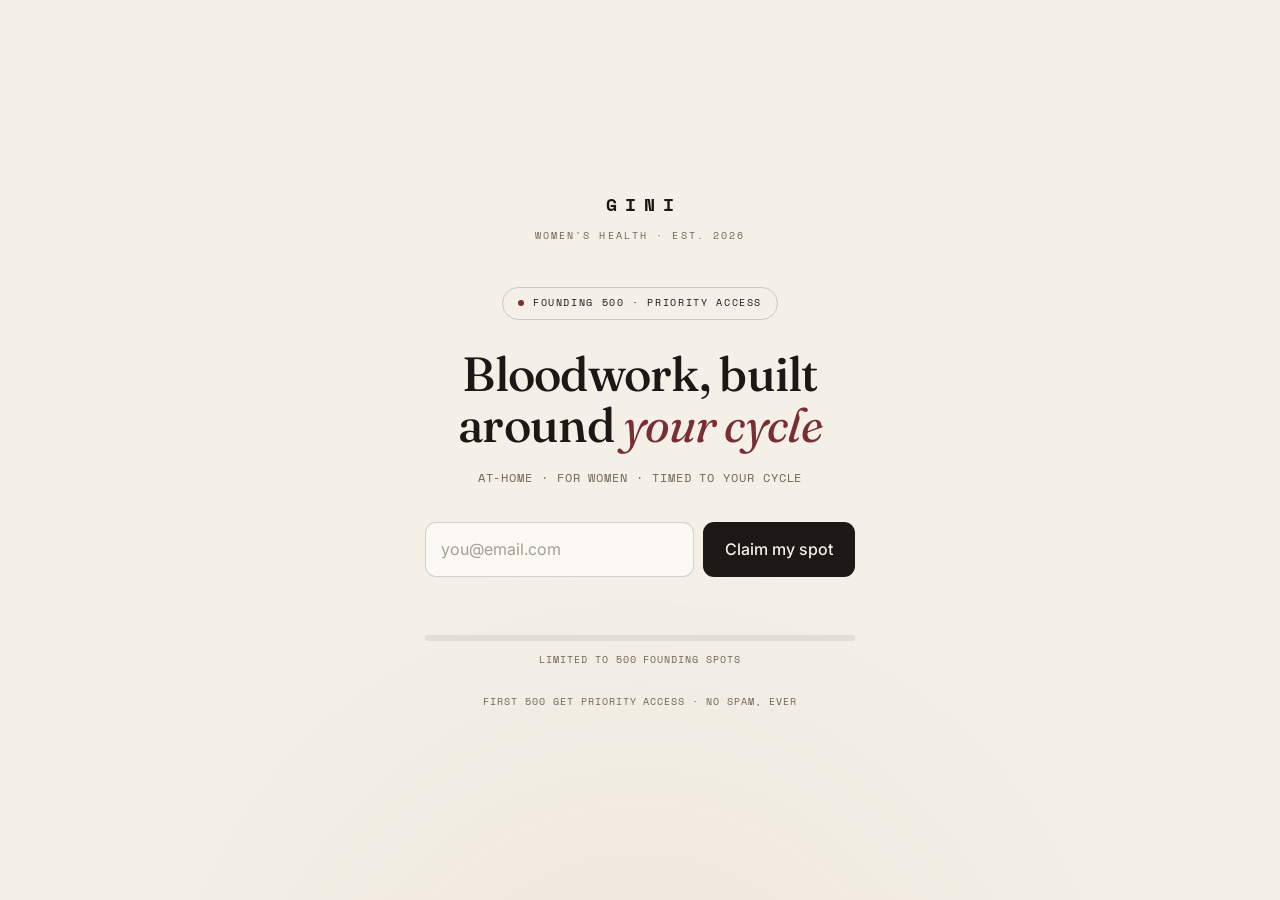
==== commit 02914ac0: "Premium + urgence ecom : Founding 500, barre de progression, position en file - Retire le cadrage 'b" ====
--- a/index.html
+++ b/index.html
@@ -3,11 +3,11 @@
 <head>
   <meta charset="UTF-8" />
   <meta name="viewport" content="width=device-width, initial-scale=1.0" />
-  <title>Gini — By invitation</title>
-  <meta name="description" content="At-home blood testing for women, timed to your cycle. By invitation. Request access to the founding 500." />
-
-  <meta property="og:title" content="Gini — By invitation" />
-  <meta property="og:description" content="At-home blood testing for women, timed to your cycle. Private beta — request an invitation." />
+  <title>Gini — Join the Founding 500</title>
+  <meta name="description" content="At-home blood testing for women, timed to your cycle. The first 500 founding members get priority access. Claim your spot." />
+
+  <meta property="og:title" content="Gini — Founding 500" />
+  <meta property="og:description" content="At-home blood testing for women, timed to your cycle. Founding members get priority access. Limited to 500 spots." />
   <meta property="og:type" content="website" />
 
   <link rel="icon" href="data:image/svg+xml,<svg xmlns='http://www.w3.org/2000/svg' viewBox='0 0 100 100'><circle cx='50' cy='50' r='42' fill='none' stroke='%237a2e33' stroke-width='8'/></svg>" />
@@ -29,7 +29,7 @@
       --border-soft: rgba(28, 24, 21, 0.10);
       --error: #9a3324;
       --radius: 11px;
-      --maxw: 500px;
+      --maxw: 510px;
     }
 
     * { box-sizing: border-box; margin: 0; padding: 0; }
@@ -58,17 +58,13 @@
       to   { opacity: 1; transform: translateY(0); }
     }
 
-    .mono {
-      font-family: "Space Mono", ui-monospace, monospace;
-      letter-spacing: 0.14em; text-transform: uppercase;
-    }
-
-    /* Wordmark codename */
+    .mono { font-family: "Space Mono", ui-monospace, monospace; letter-spacing: 0.14em; text-transform: uppercase; }
+
     .brand {
       font-family: "Space Mono", ui-monospace, monospace;
       font-weight: 700; font-size: 1.15rem;
       letter-spacing: 0.42em; text-transform: uppercase;
-      margin-bottom: 0; padding-left: 0.42em; color: var(--ink);
+      padding-left: 0.42em; color: var(--ink);
     }
     .ref {
       font-family: "Space Mono", ui-monospace, monospace;
@@ -82,12 +78,11 @@
       font-size: 0.64rem; letter-spacing: 0.16em; text-transform: uppercase;
       color: var(--ink); border: 1px solid var(--border);
       padding: 7px 15px; border-radius: 999px;
-      margin: 44px 0 30px;
+      margin: 44px 0 28px;
     }
     .tag .dot {
       width: 6px; height: 6px; border-radius: 50%;
-      background: var(--accent);
-      box-shadow: 0 0 0 0 var(--accent); animation: pulse 2.8s infinite;
+      background: var(--accent); box-shadow: 0 0 0 0 var(--accent); animation: pulse 2.8s infinite;
     }
     @keyframes pulse {
       0%   { box-shadow: 0 0 0 0 rgba(122, 46, 51, 0.5); }
@@ -105,43 +100,32 @@
 
     .subline {
       font-family: "Space Mono", ui-monospace, monospace;
-      font-size: 0.72rem; letter-spacing: 0.08em;
-      color: var(--text-dim); margin-bottom: 38px;
+      font-size: 0.72rem; letter-spacing: 0.08em; color: var(--text-dim); margin-bottom: 34px;
     }
 
     /* ---- Formulaire (étape 1) ---- */
-    form { display: flex; gap: 9px; max-width: 420px; margin: 0 auto; }
+    form { display: flex; gap: 9px; max-width: 430px; margin: 0 auto; }
     @media (max-width: 460px) { form { flex-direction: column; } }
     .field { position: relative; flex: 1; text-align: left; }
 
     input[type="email"] {
       width: 100%; font: inherit; color: var(--text);
-      background: var(--bg-elev);
-      border: 1px solid var(--border); border-radius: var(--radius);
+      background: var(--bg-elev); border: 1px solid var(--border); border-radius: var(--radius);
       padding: 14px 15px; transition: border-color 0.2s, box-shadow 0.2s;
     }
     input::placeholder { color: #a89c8f; }
     input:hover { border-color: rgba(28, 24, 21, 0.32); }
-    input:focus-visible {
-      outline: none; border-color: var(--accent);
-      box-shadow: 0 0 0 3px var(--accent-soft);
-    }
-    .field.invalid input {
-      border-color: var(--error); box-shadow: 0 0 0 3px rgba(154, 51, 36, 0.12);
-    }
+    input:focus-visible { outline: none; border-color: var(--accent); box-shadow: 0 0 0 3px var(--accent-soft); }
+    .field.invalid input { border-color: var(--error); box-shadow: 0 0 0 3px rgba(154, 51, 36, 0.12); }
 
     button.submit {
-      font: inherit; font-weight: 500;
-      color: var(--bg); background: var(--ink);
-      border: none; border-radius: var(--radius);
-      padding: 14px 22px; cursor: pointer; white-space: nowrap;
+      font: inherit; font-weight: 500; color: var(--bg); background: var(--ink);
+      border: none; border-radius: var(--radius); padding: 14px 22px; cursor: pointer; white-space: nowrap;
       transition: transform 0.12s, background 0.25s;
     }
     button.submit:hover { background: var(--accent); }
     button.submit:active { transform: scale(0.985); }
-    button.submit:focus-visible {
-      outline: none; box-shadow: 0 0 0 3px var(--bg), 0 0 0 5px var(--accent);
-    }
+    button.submit:focus-visible { outline: none; box-shadow: 0 0 0 3px var(--bg), 0 0 0 5px var(--accent); }
     button.submit[disabled] { opacity: 0.6; cursor: not-allowed; }
 
     .spinner {
@@ -152,18 +136,35 @@
     @keyframes spin { to { transform: rotate(360deg); } }
 
     .msg { min-height: 1.2em; margin-top: 13px; font-size: 0.86rem; color: var(--error); }
+
+    /* ---- Barre de progression (rareté) ---- */
+    .progress { max-width: 430px; margin: 28px auto 0; }
+    .progress-track {
+      height: 6px; border-radius: 999px;
+      background: rgba(28, 24, 21, 0.08); overflow: hidden;
+    }
+    .progress-fill {
+      height: 100%; width: 0%; border-radius: 999px;
+      background: var(--accent); transition: width 1.1s cubic-bezier(0.2, 0.8, 0.2, 1);
+    }
+    .progress-label {
+      font-family: "Space Mono", ui-monospace, monospace;
+      font-size: 0.62rem; letter-spacing: 0.1em; text-transform: uppercase;
+      color: var(--text-dim); margin-top: 11px;
+    }
+    .progress-label b { color: var(--ink); font-weight: 700; }
+
     .foot {
       margin-top: 26px;
       font-family: "Space Mono", ui-monospace, monospace;
-      font-size: 0.62rem; letter-spacing: 0.1em; text-transform: uppercase;
-      color: var(--text-dim);
-    }
-
-    /* ---- Étape 2 : confirmation + qualifier + parrainage ---- */
+      font-size: 0.62rem; letter-spacing: 0.1em; text-transform: uppercase; color: var(--text-dim);
+    }
+
+    /* ---- Étape 2 : confirmation + position + qualifier + parrainage ---- */
     .step2 { display: none; }
     .step2.show { display: block; animation: rise 0.55s cubic-bezier(0.2, 0.8, 0.2, 1) both; }
 
-    .checkmark { width: 58px; height: 58px; margin: 0 auto 16px; display: block; }
+    .checkmark { width: 56px; height: 56px; margin: 0 auto 14px; display: block; }
     .checkmark circle {
       stroke: var(--accent); stroke-width: 3; fill: var(--accent-soft);
       stroke-dasharray: 200; stroke-dashoffset: 200; animation: draw 0.6s ease forwards;
@@ -175,20 +176,21 @@
     @keyframes draw { to { stroke-dashoffset: 0; } }
 
     .step2 h2 { font-family: "Fraunces", serif; font-size: 1.7rem; font-weight: 500; }
+    .position {
+      font-family: "Space Mono", ui-monospace, monospace;
+      font-size: 0.66rem; letter-spacing: 0.12em; text-transform: uppercase;
+      color: var(--accent); margin-top: 10px;
+    }
     .step2 .lead { color: var(--text-dim); max-width: 360px; margin: 8px auto 0; font-size: 0.95rem; }
 
-    .divider { width: 100%; max-width: 380px; height: 1px; background: var(--border-soft); margin: 28px auto; }
+    .divider { width: 100%; max-width: 380px; height: 1px; background: var(--border-soft); margin: 26px auto; }
 
     .qualifier-q { font-family: "Fraunces", serif; font-size: 1.05rem; margin-bottom: 4px; }
     .qualifier-note {
       font-family: "Space Mono", ui-monospace, monospace;
-      font-size: 0.6rem; letter-spacing: 0.08em; text-transform: uppercase;
-      color: var(--text-dim); margin-bottom: 16px;
-    }
-    .chips {
-      display: flex; flex-wrap: wrap; justify-content: center; gap: 8px;
-      max-width: 440px; margin: 0 auto; border: 0; padding: 0;
-    }
+      font-size: 0.6rem; letter-spacing: 0.08em; text-transform: uppercase; color: var(--text-dim); margin-bottom: 16px;
+    }
+    .chips { display: flex; flex-wrap: wrap; justify-content: center; gap: 8px; max-width: 440px; margin: 0 auto; border: 0; padding: 0; }
     .chip input { position: absolute; opacity: 0; pointer-events: none; }
     .chip span {
       display: inline-block; cursor: pointer; font-size: 0.85rem; color: var(--text);
@@ -202,32 +204,33 @@
     .saved {
       min-height: 1.1em; margin-top: 15px;
       font-family: "Space Mono", ui-monospace, monospace;
-      font-size: 0.64rem; letter-spacing: 0.08em; text-transform: uppercase;
-      color: var(--accent); opacity: 0; transition: opacity 0.3s;
+      font-size: 0.64rem; letter-spacing: 0.08em; text-transform: uppercase; color: var(--accent);
+      opacity: 0; transition: opacity 0.3s;
     }
     .saved.show { opacity: 1; }
 
     .referral { margin-top: 28px; }
-    .referral .label { font-family: "Fraunces", serif; font-size: 1rem; margin-bottom: 12px; }
+    .referral .label { font-family: "Fraunces", serif; font-size: 1rem; margin-bottom: 4px; }
+    .referral .label-note {
+      font-family: "Space Mono", ui-monospace, monospace;
+      font-size: 0.6rem; letter-spacing: 0.08em; text-transform: uppercase; color: var(--text-dim); margin-bottom: 12px;
+    }
     .share-row { display: flex; gap: 8px; max-width: 400px; margin: 0 auto; }
     .share-row input {
       flex: 1; font-size: 0.8rem; color: var(--text-dim);
-      background: var(--bg-elev); border: 1px solid var(--border);
-      border-radius: var(--radius); padding: 11px 13px;
+      background: var(--bg-elev); border: 1px solid var(--border); border-radius: var(--radius); padding: 11px 13px;
     }
     .copy-btn {
       font: inherit; font-size: 0.82rem; font-weight: 500; color: var(--ink);
       background: transparent; border: 1px solid var(--border); border-radius: var(--radius);
-      padding: 0 17px; cursor: pointer; white-space: nowrap;
-      transition: border-color 0.18s, color 0.18s;
+      padding: 0 17px; cursor: pointer; white-space: nowrap; transition: border-color 0.18s, color 0.18s;
     }
     .copy-btn:hover { border-color: var(--accent); color: var(--accent); }
     .copy-btn:focus-visible { outline: none; box-shadow: 0 0 0 3px var(--bg), 0 0 0 5px var(--accent); }
 
     @media (prefers-reduced-motion: reduce) {
       *, *::before, *::after {
-        animation-duration: 0.001ms !important; animation-iteration-count: 1 !important;
-        transition-duration: 0.001ms !important;
+        animation-duration: 0.001ms !important; animation-iteration-count: 1 !important; transition-duration: 0.001ms !important;
       }
       .checkmark circle, .checkmark path { stroke-dashoffset: 0; }
     }
@@ -239,15 +242,15 @@
 </head>
 <body>
   <main class="card">
-    <!-- ÉTAPE 1 : demande d'invitation -->
+    <!-- ÉTAPE 1 -->
     <div id="signup">
       <div class="brand">Gini</div>
       <div class="ref">Women's Health · Est. 2026</div>
 
-      <span class="tag"><span class="dot" aria-hidden="true"></span> Confidential · By invitation</span>
+      <span class="tag"><span class="dot" aria-hidden="true"></span> Founding 500 · Priority access</span>
 
       <h1 id="title">Bloodwork, built around <em>your cycle</em></h1>
-      <p class="subline mono" id="subline">At-home · For women · Private beta</p>
+      <p class="subline mono" id="subline">At-home · For women · Timed to your cycle</p>
 
       <form id="waitlist-form" novalidate>
         <div class="field" id="email-field">
@@ -255,21 +258,29 @@
           <input type="email" id="email" name="email" placeholder="you@email.com"
                  autocomplete="email" inputmode="email" required aria-describedby="form-msg" />
         </div>
-        <button type="submit" class="submit" id="submit">Request an invitation</button>
+        <button type="submit" class="submit" id="submit">Claim my spot</button>
       </form>
 
       <p class="msg" id="form-msg" role="alert" aria-live="polite"></p>
-      <p class="foot">Founding 500 · Invitations open in waves</p>
+
+      <!-- Barre de progression (rareté) -->
+      <div class="progress" id="progress">
+        <div class="progress-track"><div class="progress-fill" id="progress-fill"></div></div>
+        <p class="progress-label" id="progress-label">Limited to 500 founding spots</p>
+      </div>
+
+      <p class="foot">First 500 get priority access · No spam, ever</p>
     </div>
 
-    <!-- ÉTAPE 2 : confirmation sélective + qualifier + parrainage -->
+    <!-- ÉTAPE 2 -->
     <div class="step2" id="step2" role="status" aria-live="polite">
       <svg class="checkmark" viewBox="0 0 80 80" aria-hidden="true">
         <circle cx="40" cy="40" r="36" />
         <path d="M25 41 L36 52 L56 30" />
       </svg>
-      <h2 id="step2-title">Request received</h2>
-      <p class="lead">We review every application. If it's a fit, you'll hear from us as we open the next wave.</p>
+      <h2 id="step2-title">You're in</h2>
+      <p class="position" id="position" hidden></p>
+      <p class="lead">You're one of our founding members — you'll get priority access the moment we open.</p>
 
       <div class="divider"></div>
 
@@ -288,9 +299,10 @@
       </div>
 
       <div class="referral">
-        <p class="label">Move up the list</p>
+        <p class="label">Move up the line</p>
+        <p class="label-note">Each friend who joins bumps you forward</p>
         <div class="share-row">
-          <input type="text" id="share-link" readonly aria-label="Your private referral link" />
+          <input type="text" id="share-link" readonly aria-label="Your referral link" />
           <button type="button" class="copy-btn" id="copy-btn">Copy</button>
         </div>
       </div>
@@ -303,20 +315,25 @@
        ============================================================ */
     const CONFIG = {
       productName: "Gini",
-      // Le titre accepte du HTML : <em>...</em> met le mot en italique + accent.
       title:    "Bloodwork, built around <em>your cycle</em>",
-      subline:  "At-home · For women · Private beta",
-
-      // URL de la web app Google Apps Script (collecte vers Google Sheets).
-      // Laisse "" pour le mode démo. Stocke email + reason + ref de parrainage.
+      subline:  "At-home · For women · Timed to your cycle",
+
+      // URL de la web app Google Apps Script.
       formEndpoint: "https://script.google.com/macros/s/AKfycby9sK8fZdq-_wx7EYVfNr1RVBqiGGEpzVayRy9ODVl_8ybCvv1T3Wfl0vltKU-rV_FPLA/exec",
 
-      ctaLabel: "Request an invitation",
-      successTitle: "Request received",
+      ctaLabel: "Claim my spot",
+      successTitle: "You're in",
+
+      // --- Rareté / barre de progression ---
+      foundingGoal: 500,   // nombre de places fondatrices affiché
+      // En-dessous de ce nombre d'inscrites, on masque le chiffre (évite "3/500"
+      // qui ferait vide) et on affiche juste "Limited to 500 founding spots".
+      // Mets 0 pour toujours afficher le compteur réel.
+      minCountToShow: 25,
     };
     /* ============================================================ */
 
-    document.title = CONFIG.productName + " — By invitation";
+    document.title = CONFIG.productName + " — Join the Founding 500";
     document.getElementById("title").innerHTML = CONFIG.title;
     document.getElementById("subline").textContent = CONFIG.subline;
     document.getElementById("submit").textContent = CONFIG.ctaLabel;
@@ -329,36 +346,68 @@
     const msg       = document.getElementById("form-msg");
     const signup    = document.getElementById("signup");
     const step2     = document.getElementById("step2");
+    const positionEl= document.getElementById("position");
     const savedMsg  = document.getElementById("saved");
+    const fill      = document.getElementById("progress-fill");
+    const progLabel = document.getElementById("progress-label");
 
     const refParam  = new URLSearchParams(location.search).get("ref") || "";
     let signedEmail = "";
+    let baseCount   = null;   // nombre d'inscrites au chargement (sert à la position)
+    const GOAL      = CONFIG.foundingGoal;
 
     const isValidEmail = (v) => /^[^\s@]+@[^\s@]+\.[^\s@]+$/.test(v.trim());
 
-    function setError(text) {
-      msg.textContent = text;
-      emailField.classList.add("invalid");
-      input.setAttribute("aria-invalid", "true");
-    }
-    function clearError() {
-      msg.textContent = "";
-      emailField.classList.remove("invalid");
-      input.removeAttribute("aria-invalid");
-    }
+    function setError(text) { msg.textContent = text; emailField.classList.add("invalid"); input.setAttribute("aria-invalid", "true"); }
+    function clearError() { msg.textContent = ""; emailField.classList.remove("invalid"); input.removeAttribute("aria-invalid"); }
     input.addEventListener("input", clearError);
 
-    // Envoi vers Apps Script (no-cors : réponse opaque, fire-and-forget)
+    // --- POST (no-cors, fire-and-forget) ---
     function send(data) {
       if (!CONFIG.formEndpoint) return Promise.resolve();
-      return fetch(CONFIG.formEndpoint, {
-        method: "POST", mode: "no-cors", body: new URLSearchParams(data),
+      return fetch(CONFIG.formEndpoint, { method: "POST", mode: "no-cors", body: new URLSearchParams(data) });
+    }
+
+    // --- GET via JSONP (lisible côté navigateur malgré le CORS) ---
+    let jsonpN = 0;
+    function jsonp(params) {
+      return new Promise((resolve, reject) => {
+        if (!CONFIG.formEndpoint) return reject();
+        const cb = "__giniCb_" + (++jsonpN);
+        const s = document.createElement("script");
+        let done = false;
+        const cleanup = () => { delete window[cb]; s.remove(); };
+        window[cb] = (data) => { done = true; resolve(data); cleanup(); };
+        s.onerror = () => { if (!done) { cleanup(); reject(); } };
+        s.src = CONFIG.formEndpoint + "?" + new URLSearchParams({ ...params, callback: cb }).toString();
+        document.head.appendChild(s);
+        setTimeout(() => { if (!done) { cleanup(); reject(); } }, 6000);
       });
     }
 
+    function renderProgress(count) {
+      const pct = Math.max(2, Math.min(100, Math.round((count / GOAL) * 100)));
+      // animation de la barre au chargement
+      requestAnimationFrame(() => { fill.style.width = (count >= CONFIG.minCountToShow ? pct : Math.max(2, pct)) + "%"; });
+      if (count >= CONFIG.minCountToShow) {
+        progLabel.innerHTML = "<b>" + count + "</b> of " + GOAL + " founding spots claimed";
+      } else {
+        progLabel.textContent = "Limited to " + GOAL + " founding spots";
+      }
+    }
+
+    // Compteur réel au chargement (si le script le supporte ; sinon repli silencieux)
+    jsonp({ count: 1 }).then((d) => {
+      if (d && typeof d.count === "number") { baseCount = d.count; renderProgress(d.count); }
+    }).catch(() => { /* repli : "Limited to 500 founding spots" reste affiché */ });
+
     function showStep2() {
-      document.getElementById("share-link").value =
-        `${location.origin}/?ref=${encodeURIComponent(signedEmail)}`;
+      // Position = inscrites avant elle + 1 (calculée sans race condition)
+      if (baseCount !== null) {
+        positionEl.textContent = "You're #" + (baseCount + 1) + " in the Founding " + GOAL;
+        positionEl.hidden = false;
+      }
+      document.getElementById("share-link").value = location.origin + "/?ref=" + encodeURIComponent(signedEmail);
       signup.style.display = "none";
       step2.classList.add("show");
       step2.focus?.();
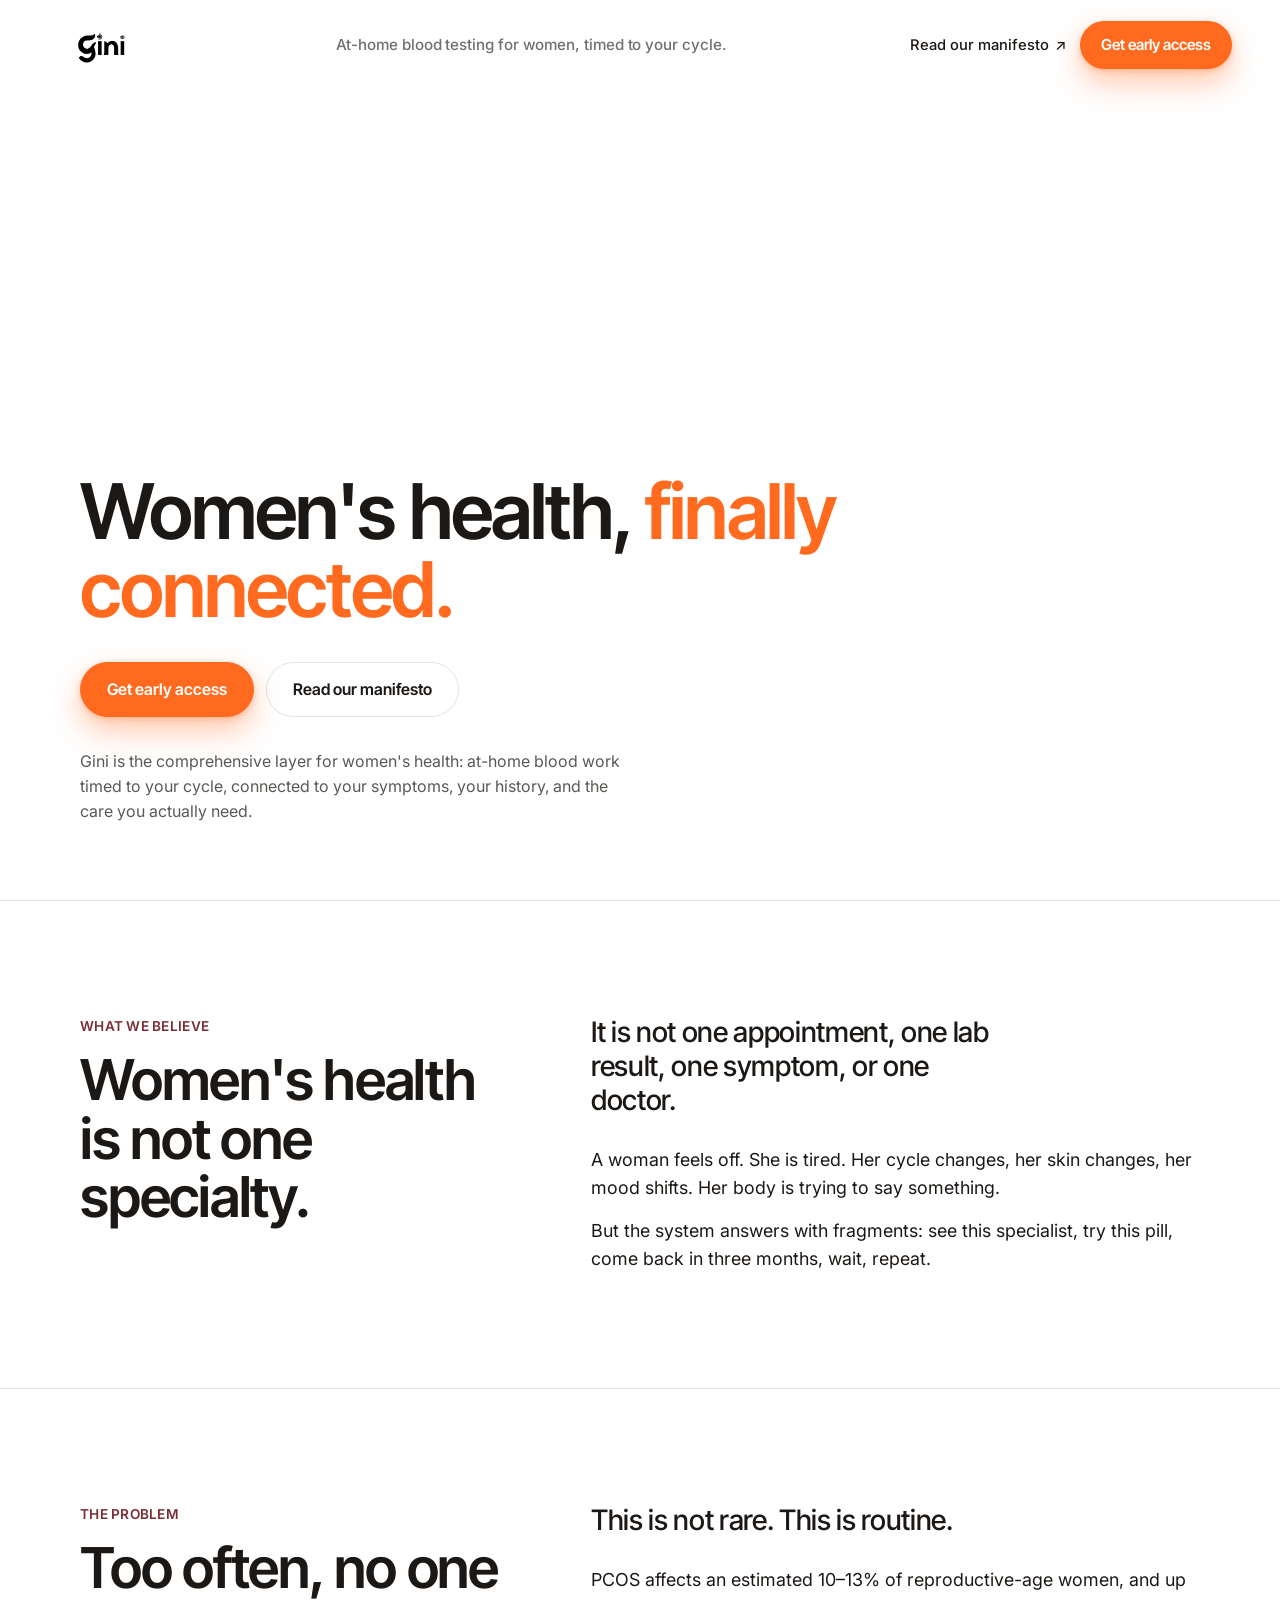
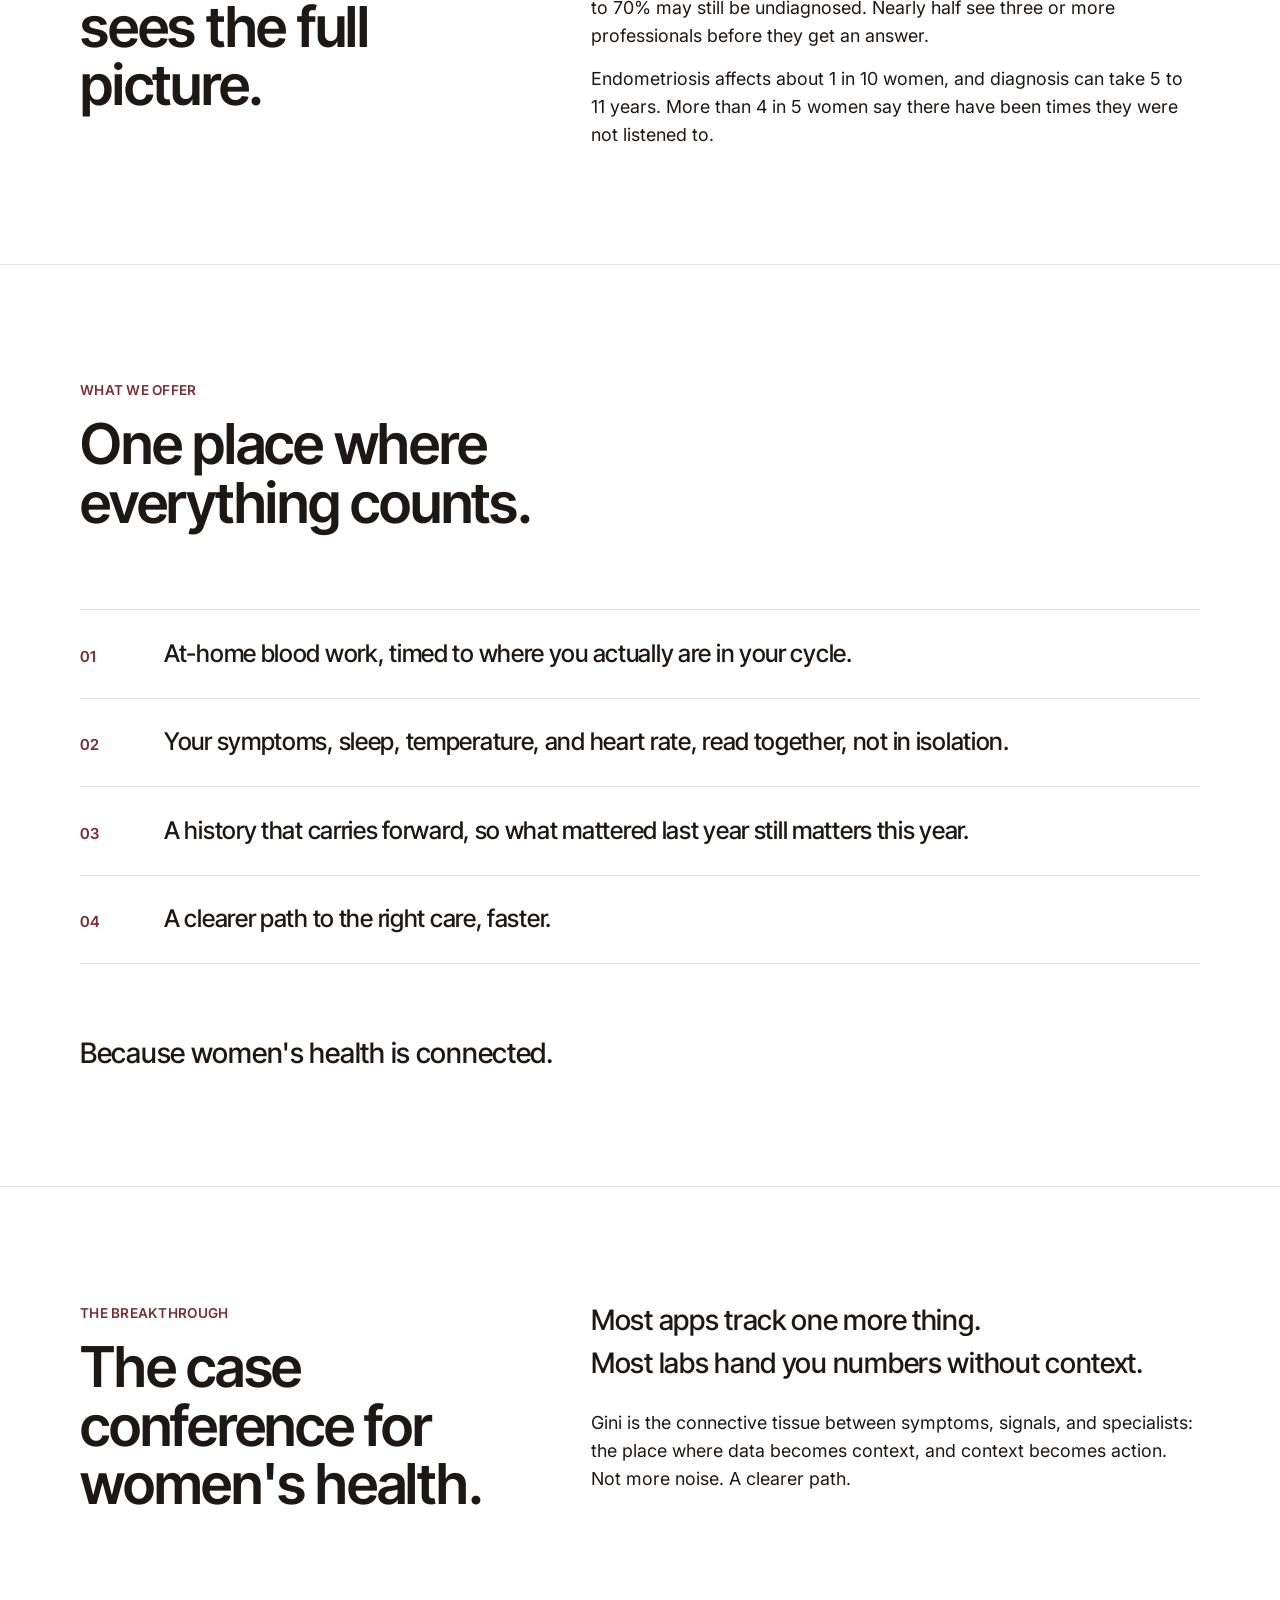
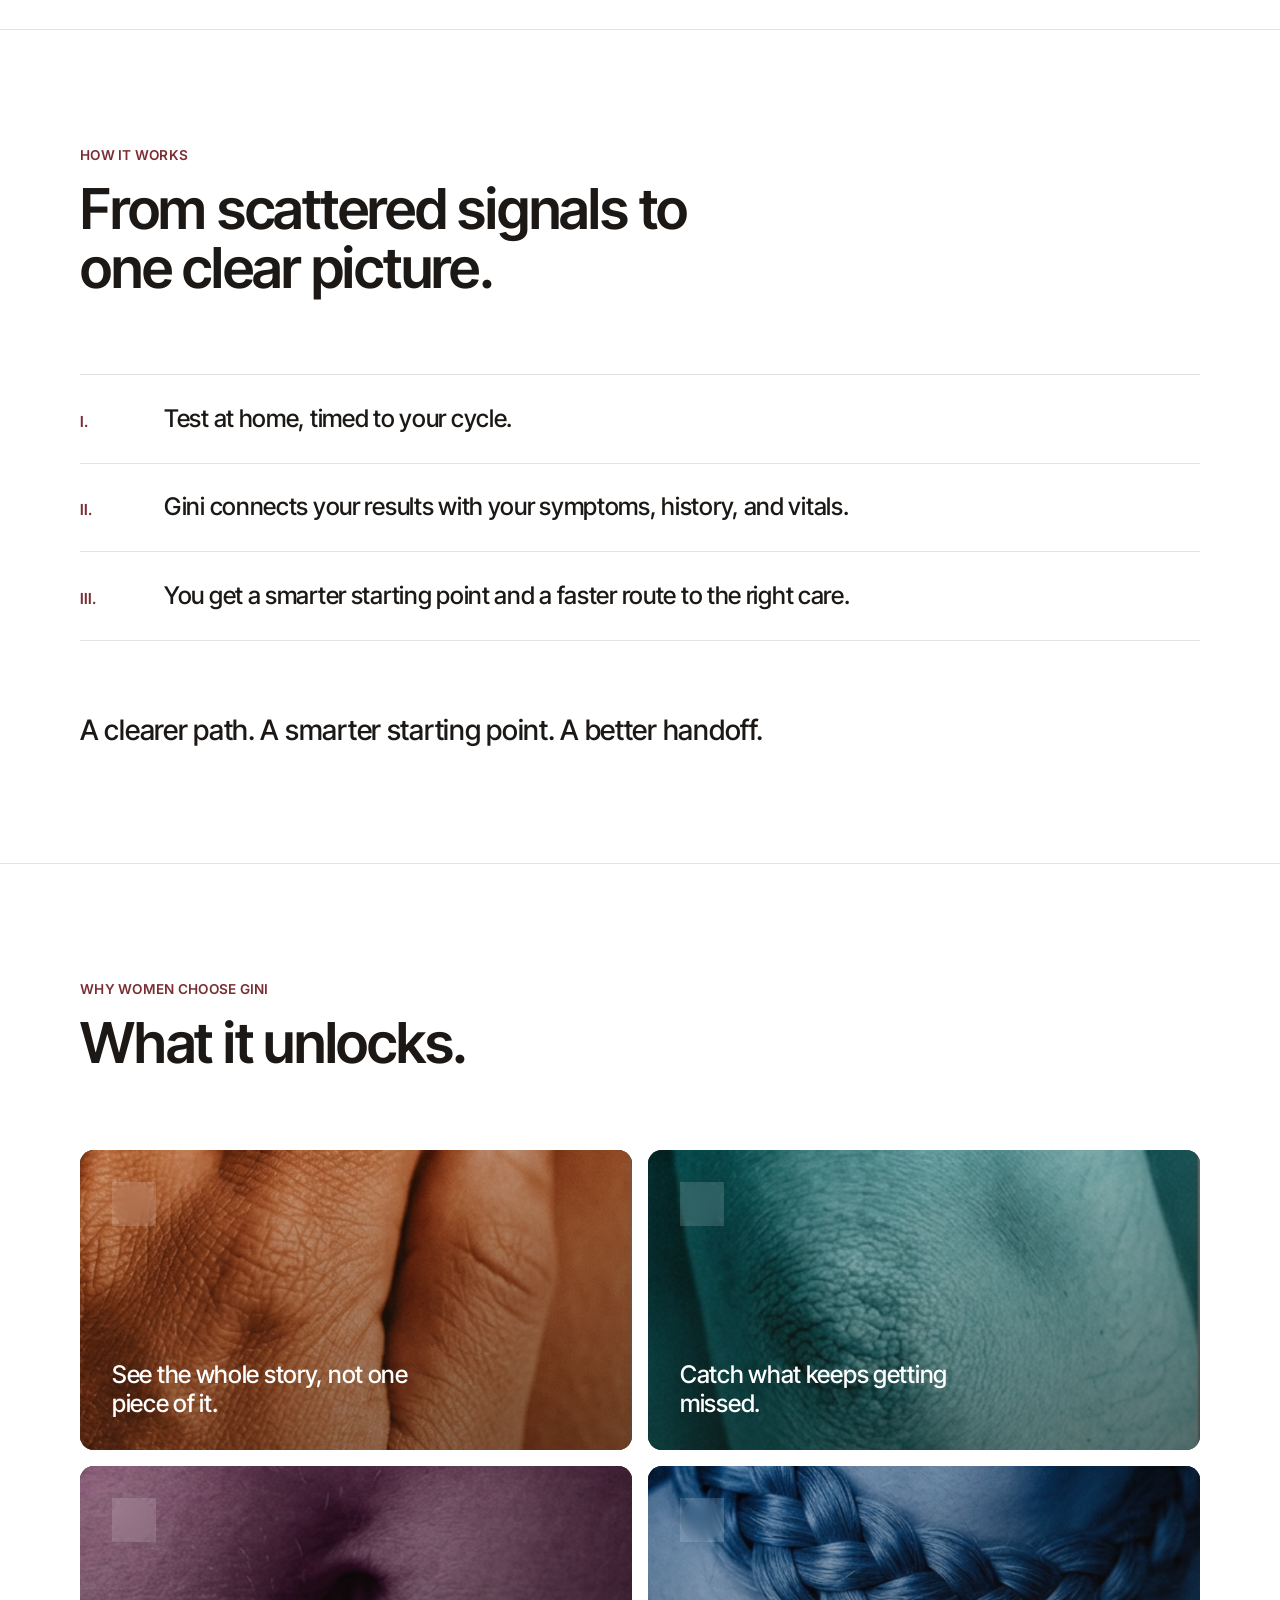
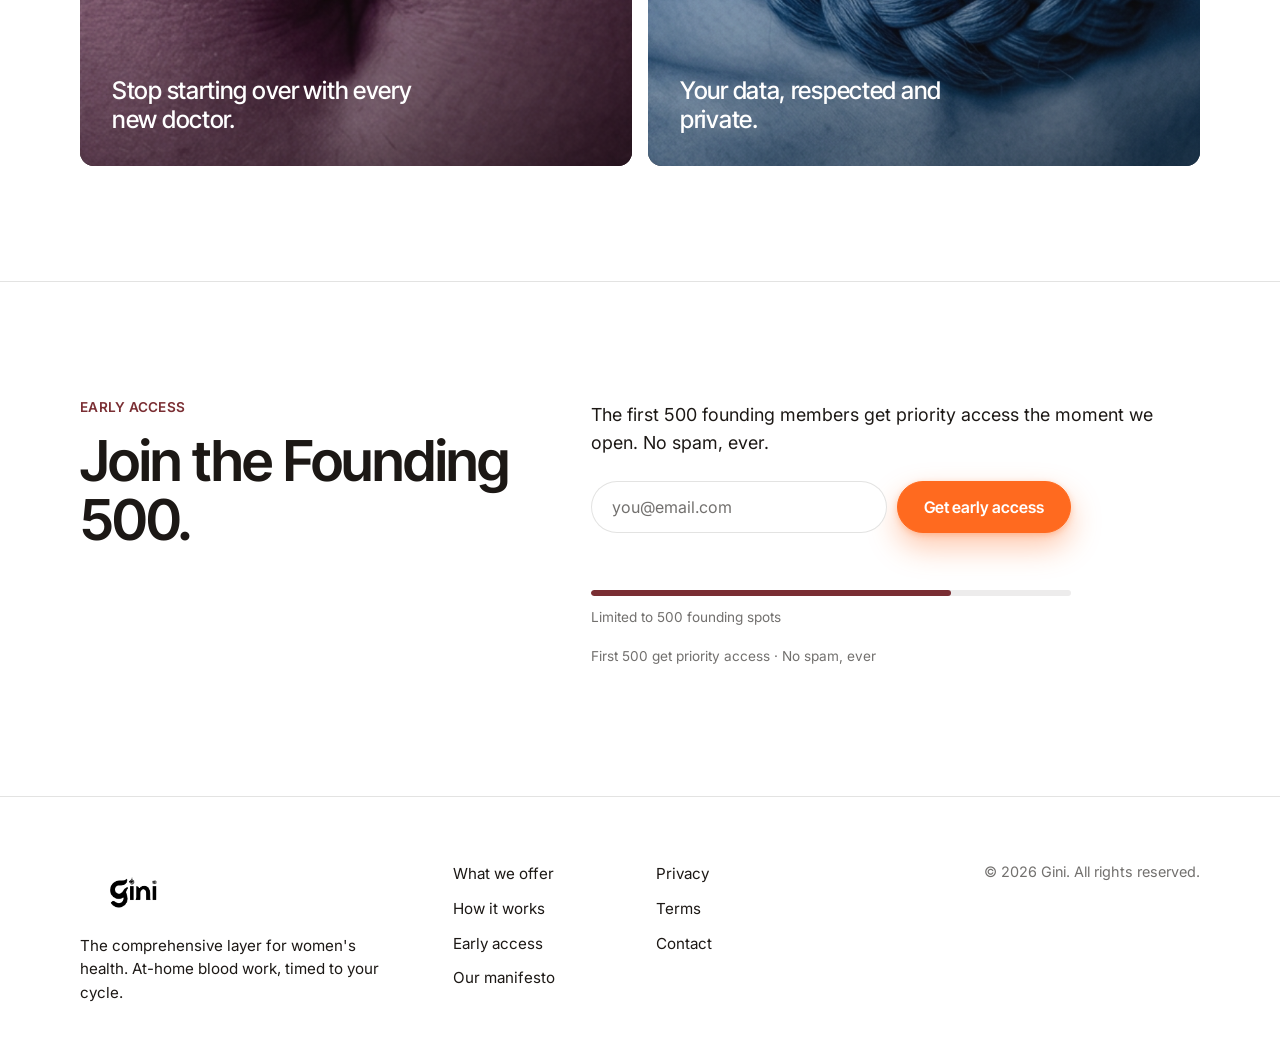
==== commit 2c9c94a6: "Redesign landing in editorial style with hero video, manifesto, and orange CTA - Rebuild index.html " ====
--- a/index.html
+++ b/index.html
@@ -3,339 +3,491 @@
 <head>
   <meta charset="UTF-8" />
   <meta name="viewport" content="width=device-width, initial-scale=1.0" />
-  <title>Gini — Join the Founding 500</title>
-  <meta name="description" content="At-home blood testing for women, timed to your cycle. The first 500 founding members get priority access. Claim your spot." />
-
-  <meta property="og:title" content="Gini — Founding 500" />
-  <meta property="og:description" content="At-home blood testing for women, timed to your cycle. Founding members get priority access. Limited to 500 spots." />
+  <title>Gini: Join the Founding 500</title>
+  <meta name="description" content="At-home blood testing for women, timed to your cycle. The comprehensive layer for women's health. Get early access." />
+
+  <meta property="og:title" content="Gini: The comprehensive layer for women's health" />
+  <meta property="og:description" content="At-home blood work timed to your cycle, connected to your symptoms, history, and the care you actually need. Get early access." />
   <meta property="og:type" content="website" />
 
   <link rel="icon" href="data:image/svg+xml,<svg xmlns='http://www.w3.org/2000/svg' viewBox='0 0 100 100'><circle cx='50' cy='50' r='42' fill='none' stroke='%237a2e33' stroke-width='8'/></svg>" />
 
   <link rel="preconnect" href="https://fonts.googleapis.com" />
   <link rel="preconnect" href="https://fonts.gstatic.com" crossorigin />
-  <link href="https://fonts.googleapis.com/css2?family=Fraunces:ital,opsz,wght@0,9..144,400;0,9..144,500;1,9..144,400&family=Space+Mono:wght@400;700&family=Inter:wght@400;500&display=swap" rel="stylesheet" />
+  <link href="https://fonts.googleapis.com/css2?family=Inter+Tight:wght@400;500;600;700&family=Inter:wght@400;500;600&display=swap" rel="stylesheet" />
 
   <style>
     :root {
-      --accent: #7a2e33;            /* oxblood profond */
-      --accent-soft: rgba(122, 46, 51, 0.10);
+      --bg: #ffffff;
       --ink: #1c1815;
-      --bg: #f4f0e7;
-      --bg-elev: #fbf9f4;
-      --text: #1c1815;
-      --text-dim: #6f6459;
-      --border: rgba(28, 24, 21, 0.18);
-      --border-soft: rgba(28, 24, 21, 0.10);
+      --ink-soft: rgba(28, 24, 21, 0.62);
+      --line: rgba(28, 24, 21, 0.12);
+      --line-soft: rgba(28, 24, 21, 0.06);
+      --accent: #7a2e33;            /* oxblood */
+      --accent-deep: #5e2025;
+      --orange: #ff6a1f;            /* bright orange CTA */
+      --orange-deep: #e2540f;
       --error: #9a3324;
-      --radius: 11px;
-      --maxw: 510px;
-    }
-
-    * { box-sizing: border-box; margin: 0; padding: 0; }
-    html { -webkit-text-size-adjust: 100%; }
-
-    body {
-      font-family: "Inter", system-ui, sans-serif;
-      background: var(--bg); color: var(--text);
-      min-height: 100vh; min-height: 100dvh;
-      display: grid; place-items: center;
-      padding: 40px 24px; line-height: 1.6;
-      overflow-x: hidden; -webkit-font-smoothing: antialiased;
-    }
-    body::before {
-      content: ""; position: fixed; inset: 0; z-index: -1;
-      background: radial-gradient(900px circle at 50% 120%, rgba(122, 46, 51, 0.05), transparent 60%);
-      pointer-events: none;
-    }
-
-    .card {
-      width: 100%; max-width: var(--maxw); text-align: center;
-      animation: rise 0.8s cubic-bezier(0.2, 0.8, 0.2, 1) both;
-    }
-    @keyframes rise {
-      from { opacity: 0; transform: translateY(14px); }
-      to   { opacity: 1; transform: translateY(0); }
-    }
-
-    .mono { font-family: "Space Mono", ui-monospace, monospace; letter-spacing: 0.14em; text-transform: uppercase; }
-
-    .brand {
-      font-family: "Space Mono", ui-monospace, monospace;
-      font-weight: 700; font-size: 1.15rem;
-      letter-spacing: 0.42em; text-transform: uppercase;
-      padding-left: 0.42em; color: var(--ink);
-    }
-    .ref {
-      font-family: "Space Mono", ui-monospace, monospace;
-      font-size: 0.6rem; letter-spacing: 0.22em; text-transform: uppercase;
-      color: var(--text-dim); margin-top: 8px;
-    }
-
-    .tag {
-      display: inline-flex; align-items: center; gap: 9px;
-      font-family: "Space Mono", ui-monospace, monospace;
-      font-size: 0.64rem; letter-spacing: 0.16em; text-transform: uppercase;
-      color: var(--ink); border: 1px solid var(--border);
-      padding: 7px 15px; border-radius: 999px;
-      margin: 44px 0 28px;
-    }
-    .tag .dot {
-      width: 6px; height: 6px; border-radius: 50%;
-      background: var(--accent); box-shadow: 0 0 0 0 var(--accent); animation: pulse 2.8s infinite;
-    }
-    @keyframes pulse {
-      0%   { box-shadow: 0 0 0 0 rgba(122, 46, 51, 0.5); }
-      70%  { box-shadow: 0 0 0 7px rgba(122, 46, 51, 0); }
-      100% { box-shadow: 0 0 0 0 rgba(122, 46, 51, 0); }
-    }
-
-    h1 {
-      font-family: "Fraunces", serif;
-      font-size: clamp(2.1rem, 5.6vw, 3rem);
-      font-weight: 500; line-height: 1.08;
-      letter-spacing: -0.015em; margin-bottom: 18px;
-    }
-    h1 em { font-style: italic; font-weight: 400; color: var(--accent); }
-
-    .subline {
-      font-family: "Space Mono", ui-monospace, monospace;
-      font-size: 0.72rem; letter-spacing: 0.08em; color: var(--text-dim); margin-bottom: 34px;
-    }
-
-    /* ---- Formulaire (étape 1) ---- */
-    form { display: flex; gap: 9px; max-width: 430px; margin: 0 auto; }
-    @media (max-width: 460px) { form { flex-direction: column; } }
+
+      --max: 1216px;
+      --gutter: clamp(20px, 4vw, 48px);
+      --radius: 12px;
+
+      --font-display: "Inter Tight", "Inter", system-ui, -apple-system, "Segoe UI", Roboto, sans-serif;
+      --font-text: "Inter", system-ui, -apple-system, "Segoe UI", Roboto, sans-serif;
+
+      --fs-display: clamp(2.5rem, 6vw, 5.25rem);
+      --fs-h2: clamp(2rem, 4.4vw, 3.75rem);
+      --fs-lead: clamp(1.25rem, 2.2vw, 1.875rem);
+      --fs-copy: clamp(1.05rem, 1.4vw, 1.2rem);
+      --fs-label: 0.85rem;
+    }
+
+    * { box-sizing: border-box; }
+    html { scroll-behavior: smooth; -webkit-text-size-adjust: 100%; }
+    html, body {
+      margin: 0; padding: 0; background: var(--bg); color: var(--ink);
+      font-family: var(--font-text); font-size: 16px; line-height: 1.55;
+      -webkit-font-smoothing: antialiased; -moz-osx-font-smoothing: grayscale;
+    }
+    a { color: inherit; text-decoration: none; }
+    img, video { max-width: 100%; display: block; }
+
+    .container { width: 100%; max-width: var(--max); margin: 0 auto; padding-left: var(--gutter); padding-right: var(--gutter); }
+    .two-col { display: grid; grid-template-columns: minmax(0, 1fr) minmax(0, 1.4fr); gap: clamp(32px, 6vw, 96px); align-items: start; }
+    @media (max-width: 820px) { .two-col { grid-template-columns: 1fr; gap: 24px; } }
+    .section { padding: clamp(72px, 9vw, 128px) 0; }
+    .section-divider { border-top: 1px solid var(--line); }
+    .section-header { margin-bottom: clamp(40px, 6vw, 80px); max-width: 880px; }
+
+    /* HEADER */
+    .site-header {
+      position: fixed; top: 0; left: 0; right: 0; z-index: 50;
+      display: flex; align-items: center; gap: 24px;
+      padding: 16px var(--gutter); color: #fff; pointer-events: none;
+    }
+    .site-header::before {
+      content: ""; position: absolute; inset: 0; z-index: -1; pointer-events: none;
+      background: transparent;
+      opacity: 1; transition: opacity 300ms ease;
+    }
+    .site-header > * { pointer-events: auto; }
+    .brand-logo { width: clamp(82px, 9vw, 104px); height: auto; }
+    .site-header .brand-logo { filter: none; transition: filter 300ms ease; }
+    .brand-tagline { flex: 1; margin: 0; font-size: 0.95rem; font-weight: 500; color: var(--ink-soft); text-align: center; letter-spacing: -0.005em; transition: color 300ms ease; }
+    @media (max-width: 900px) { .brand-tagline { display: none; } }
+    .header-actions { display: inline-flex; align-items: center; gap: 14px; }
+    .news-pill { display: inline-flex; align-items: center; gap: 6px; font-size: 0.92rem; font-weight: 500; color: var(--ink); white-space: nowrap; transition: opacity 200ms ease, color 300ms ease; }
+    .news-pill:hover { opacity: 0.7; }
+
+    /* Scrolled header (over light sections) */
+    .site-header.scrolled { background: rgba(255, 255, 255, 0.88); -webkit-backdrop-filter: blur(10px); backdrop-filter: blur(10px); border-bottom: 1px solid var(--line); }
+    .site-header.scrolled::before { opacity: 0; }
+    .site-header.scrolled .brand-logo { filter: none; }
+    .site-header.scrolled .brand-tagline { color: var(--ink-soft); }
+    .site-header.scrolled .news-pill { color: var(--ink); }
+    @media (max-width: 560px) { .news-pill { display: none; } }
+
+    /* HERO */
+    .hero { position: relative; min-height: 100vh; min-height: 100dvh; display: flex; align-items: flex-end; color: var(--ink); overflow: hidden; background: #fff; }
+    .hero-media { position: absolute; inset: 0; z-index: 0; overflow: hidden; background: #fff; }
+    #hero-video { width: 100%; height: 100%; object-fit: cover; opacity: 1; transform: translateY(-7%) scale(1.5); transform-origin: center center; }
+    .hero-overlay { position: absolute; inset: 0; z-index: 1; background: transparent; }
+    .hero-content { position: relative; z-index: 2; padding-top: clamp(120px, 16vw, 200px); padding-bottom: clamp(48px, 6vw, 96px); }
+    .hero h1 { margin: 0 0 32px; font-family: var(--font-display); font-size: var(--fs-display); font-weight: 600; line-height: 1.02; letter-spacing: -0.025em; max-width: 18ch; }
+    .hero h1 em { font-style: normal; color: var(--orange); }
+    .hero-actions { display: flex; flex-wrap: wrap; gap: 12px; margin-top: 24px; }
+    .hero-subheading { max-width: 56ch; margin: 32px 0 0; font-size: clamp(1rem, 1.2vw, 1.12rem); line-height: 1.55; color: rgba(28, 24, 21, 0.72); }
+
+    /* BUTTONS */
+    .btn {
+      display: inline-flex; align-items: center; gap: 8px;
+      padding: 14px 26px; border-radius: 999px; font-family: var(--font-display);
+      font-weight: 600; font-size: 1rem; border: 1px solid transparent;
+      transition: opacity 180ms ease, transform 180ms ease, background-color 180ms ease, border-color 180ms ease, box-shadow 180ms ease;
+      cursor: pointer; white-space: nowrap;
+    }
+    .btn:hover { transform: translateY(-1px); }
+    .btn:active { transform: translateY(0); }
+    .btn-primary {
+      background: var(--orange); color: #fff; border-color: var(--orange);
+      box-shadow: 0 2px 6px rgba(255, 106, 31, 0.3), 0 14px 30px rgba(255, 106, 31, 0.36);
+    }
+    .btn-primary:hover { background: var(--orange-deep); border-color: var(--orange-deep); box-shadow: 0 4px 10px rgba(255, 106, 31, 0.36), 0 18px 40px rgba(255, 106, 31, 0.42); }
+    .btn-secondary { background: transparent; color: var(--ink); border-color: var(--line); }
+    .btn-secondary:hover { border-color: var(--ink); background: rgba(28, 24, 21, 0.04); }
+    .btn-header { padding: 11px 20px; font-size: 0.95rem; }
+    .btn:focus-visible { outline: none; box-shadow: 0 0 0 3px rgba(255, 255, 255, 0.85), 0 0 0 6px var(--accent); }
+
+    /* SECTION TYPE */
+    .section-label { margin: 0 0 14px; font-family: var(--font-text); font-size: var(--fs-label); font-weight: 600; letter-spacing: 0.02em; text-transform: uppercase; color: var(--accent); }
+    .section-sublabel { margin: 36px 0 12px; font-size: var(--fs-label); font-weight: 600; text-transform: uppercase; letter-spacing: 0.02em; color: var(--ink-soft); }
+    .section-heading { margin: 0; font-family: var(--font-display); font-size: var(--fs-h2); font-weight: 600; line-height: 1.04; letter-spacing: -0.022em; max-width: 18ch; }
+    .section-lead { margin: 0 0 28px; font-family: var(--font-display); font-size: var(--fs-lead); font-weight: 500; line-height: 1.2; letter-spacing: -0.012em; max-width: 24ch; }
+    .section-copy { margin: 0; font-family: var(--font-text); font-size: var(--fs-copy); line-height: 1.55; color: var(--ink); max-width: 60ch; font-weight: 400; }
+    .section-copy + .section-copy { margin-top: 16px; }
+    .section-footnote { margin: clamp(40px, 6vw, 72px) 0 0; font-family: var(--font-display); font-size: var(--fs-lead); font-weight: 500; line-height: 1.25; letter-spacing: -0.01em; max-width: 42ch; color: var(--ink); }
+
+    /* LISTS */
+    .numbered-list, .roman-list { list-style: none; margin: 0; padding: 0; border-top: 1px solid var(--line); }
+    .numbered-list li, .roman-list li { display: grid; grid-template-columns: 60px minmax(0, 1fr); gap: 24px; padding: 28px 0; border-bottom: 1px solid var(--line); align-items: baseline; }
+    .numbered-list li .num, .roman-list li .num { font-family: var(--font-display); font-size: 0.95rem; font-weight: 600; color: var(--accent); }
+    .numbered-list li .text, .roman-list li .text { font-family: var(--font-display); font-size: clamp(1.2rem, 1.9vw, 1.6rem); line-height: 1.3; letter-spacing: -0.012em; font-weight: 500; color: var(--ink); }
+    .roman-list.compact li { padding: 18px 0; }
+    .roman-list.compact li .text { font-size: 1.1rem; }
+
+    .bullet-list { list-style: none; margin: 0 0 28px; padding: 0; }
+    .bullet-list li { font-family: var(--font-display); font-size: var(--fs-lead); font-weight: 500; letter-spacing: -0.01em; line-height: 1.25; color: var(--ink); margin-bottom: 8px; max-width: 36ch; }
+
+    /* CARDS */
+    .cards { display: grid; grid-template-columns: repeat(2, minmax(0, 1fr)); gap: 16px; }
+    @media (max-width: 720px) { .cards { grid-template-columns: 1fr; } }
+    .card { position: relative; display: flex; flex-direction: column; justify-content: space-between; min-height: 300px; padding: 32px; border: 0; border-radius: 14px; background: #1c1815; overflow: hidden; transition: transform 220ms ease, box-shadow 220ms ease; }
+    .card::before { content: ""; position: absolute; inset: 0; z-index: 1; background: linear-gradient(160deg, rgba(28, 24, 21, 0.1) 0%, rgba(28, 24, 21, 0.55) 100%); }
+    .card-bg { position: absolute; inset: 0; z-index: 0; background-size: cover; background-position: center; transition: transform 500ms ease; }
+    .card:hover { transform: translateY(-2px); box-shadow: 0 16px 40px rgba(28, 24, 21, 0.18); }
+    .card:hover .card-bg { transform: scale(1.04); }
+    .card-1 .card-bg { background-image: url('assets/card1.png'); }
+    .card-2 .card-bg { background-image: url('assets/card2.png'); }
+    .card-3 .card-bg { background-image: url('assets/card3.png'); }
+    .card-4 .card-bg { background-image: url('assets/card4.png'); }
+    .card-badge { position: relative; z-index: 2; display: inline-flex; width: 44px; height: 44px; border-radius: 999px; align-items: center; justify-content: center; background: rgba(255, 255, 255, 0.15); backdrop-filter: blur(8px); color: #fff; font-family: var(--font-display); font-weight: 600; font-size: 0.95rem; margin-bottom: 80px; }
+    .card-title { position: relative; z-index: 2; margin: 0; font-family: var(--font-display); font-size: clamp(1.25rem, 1.9vw, 1.65rem); line-height: 1.2; letter-spacing: -0.012em; font-weight: 500; color: #fff; max-width: 22ch; }
+
+    /* LINKS */
+    .link-arrow { display: inline-flex; align-items: center; gap: 6px; margin-top: 28px; font-family: var(--font-display); font-size: 1rem; font-weight: 600; color: var(--ink); border-bottom: 1px solid var(--line); padding-bottom: 4px; transition: opacity 180ms ease, border-color 180ms ease; }
+    .link-arrow:hover { opacity: 0.7; border-bottom-color: var(--ink); }
+
+    /* WAITLIST FORM */
+    .waitlist-card { margin-top: 4px; }
+    form#waitlist-form { display: flex; gap: 10px; max-width: 480px; }
+    @media (max-width: 520px) { form#waitlist-form { flex-direction: column; } }
     .field { position: relative; flex: 1; text-align: left; }
-
     input[type="email"] {
-      width: 100%; font: inherit; color: var(--text);
-      background: var(--bg-elev); border: 1px solid var(--border); border-radius: var(--radius);
-      padding: 14px 15px; transition: border-color 0.2s, box-shadow 0.2s;
-    }
-    input::placeholder { color: #a89c8f; }
-    input:hover { border-color: rgba(28, 24, 21, 0.32); }
-    input:focus-visible { outline: none; border-color: var(--accent); box-shadow: 0 0 0 3px var(--accent-soft); }
+      width: 100%; font-family: var(--font-text); font-size: 1rem; color: var(--ink);
+      background: #fff; border: 1px solid var(--line); border-radius: 999px;
+      padding: 15px 20px; transition: border-color 0.2s, box-shadow 0.2s;
+    }
+    input::placeholder { color: var(--ink-soft); }
+    input:hover { border-color: rgba(28, 24, 21, 0.3); }
+    input:focus-visible { outline: none; border-color: var(--accent); box-shadow: 0 0 0 3px rgba(122, 46, 51, 0.14); }
     .field.invalid input { border-color: var(--error); box-shadow: 0 0 0 3px rgba(154, 51, 36, 0.12); }
-
-    button.submit {
-      font: inherit; font-weight: 500; color: var(--bg); background: var(--ink);
-      border: none; border-radius: var(--radius); padding: 14px 22px; cursor: pointer; white-space: nowrap;
-      transition: transform 0.12s, background 0.25s;
-    }
-    button.submit:hover { background: var(--accent); }
-    button.submit:active { transform: scale(0.985); }
-    button.submit:focus-visible { outline: none; box-shadow: 0 0 0 3px var(--bg), 0 0 0 5px var(--accent); }
-    button.submit[disabled] { opacity: 0.6; cursor: not-allowed; }
-
-    .spinner {
-      display: inline-block; width: 15px; height: 15px;
-      border: 2px solid rgba(244, 240, 231, 0.4); border-top-color: var(--bg);
-      border-radius: 50%; animation: spin 0.7s linear infinite; vertical-align: -2px;
-    }
+    button.submit { font-family: var(--font-display); }
+    .spinner { display: inline-block; width: 16px; height: 16px; border: 2px solid rgba(255, 255, 255, 0.4); border-top-color: #fff; border-radius: 50%; animation: spin 0.7s linear infinite; vertical-align: -3px; }
     @keyframes spin { to { transform: rotate(360deg); } }
-
-    .msg { min-height: 1.2em; margin-top: 13px; font-size: 0.86rem; color: var(--error); }
-
-    /* ---- Barre de progression (rareté) ---- */
-    .progress { max-width: 430px; margin: 28px auto 0; }
-    .progress-track {
-      height: 6px; border-radius: 999px;
-      background: rgba(28, 24, 21, 0.08); overflow: hidden;
-    }
-    .progress-fill {
-      height: 100%; width: 0%; border-radius: 999px;
-      background: var(--accent); transition: width 1.1s cubic-bezier(0.2, 0.8, 0.2, 1);
-    }
-    .progress-label {
-      font-family: "Space Mono", ui-monospace, monospace;
-      font-size: 0.62rem; letter-spacing: 0.1em; text-transform: uppercase;
-      color: var(--text-dim); margin-top: 11px;
-    }
-    .progress-label b { color: var(--ink); font-weight: 700; }
-
-    .foot {
-      margin-top: 26px;
-      font-family: "Space Mono", ui-monospace, monospace;
-      font-size: 0.62rem; letter-spacing: 0.1em; text-transform: uppercase; color: var(--text-dim);
-    }
-
-    /* ---- Étape 2 : confirmation + position + qualifier + parrainage ---- */
+    .msg { min-height: 1.2em; margin-top: 12px; font-size: 0.9rem; color: var(--error); }
+    .foot { margin-top: 18px; font-size: 0.85rem; color: var(--ink-soft); }
+
+    .progress { max-width: 480px; margin: 28px 0 0; }
+    .progress-track { height: 6px; border-radius: 999px; background: rgba(28, 24, 21, 0.08); overflow: hidden; }
+    .progress-fill { height: 100%; width: 75%; border-radius: 999px; background: var(--accent); transition: width 1.1s cubic-bezier(0.2, 0.8, 0.2, 1); }
+    .progress-label { font-size: 0.85rem; color: var(--ink-soft); margin-top: 11px; }
+    .progress-label b { color: var(--ink); font-weight: 600; }
+
+    /* SUCCESS STATE */
     .step2 { display: none; }
-    .step2.show { display: block; animation: rise 0.55s cubic-bezier(0.2, 0.8, 0.2, 1) both; }
-
-    .checkmark { width: 56px; height: 56px; margin: 0 auto 14px; display: block; }
-    .checkmark circle {
-      stroke: var(--accent); stroke-width: 3; fill: var(--accent-soft);
-      stroke-dasharray: 200; stroke-dashoffset: 200; animation: draw 0.6s ease forwards;
-    }
-    .checkmark path {
-      stroke: var(--accent); stroke-width: 4; stroke-linecap: round; stroke-linejoin: round;
-      fill: none; stroke-dasharray: 60; stroke-dashoffset: 60; animation: draw 0.4s 0.4s ease forwards;
-    }
+    .step2.show { display: block; }
+    .checkmark { width: 52px; height: 52px; margin: 0 0 16px; display: block; }
+    .checkmark circle { stroke: var(--accent); stroke-width: 3; fill: rgba(122, 46, 51, 0.1); stroke-dasharray: 200; stroke-dashoffset: 200; animation: draw 0.6s ease forwards; }
+    .checkmark path { stroke: var(--accent); stroke-width: 4; stroke-linecap: round; stroke-linejoin: round; fill: none; stroke-dasharray: 60; stroke-dashoffset: 60; animation: draw 0.4s 0.4s ease forwards; }
     @keyframes draw { to { stroke-dashoffset: 0; } }
-
-    .step2 h2 { font-family: "Fraunces", serif; font-size: 1.7rem; font-weight: 500; }
-    .position {
-      font-family: "Space Mono", ui-monospace, monospace;
-      font-size: 0.66rem; letter-spacing: 0.12em; text-transform: uppercase;
-      color: var(--accent); margin-top: 10px;
-    }
-    .step2 .lead { color: var(--text-dim); max-width: 360px; margin: 8px auto 0; font-size: 0.95rem; }
-
-    .divider { width: 100%; max-width: 380px; height: 1px; background: var(--border-soft); margin: 26px auto; }
-
-    .qualifier-q { font-family: "Fraunces", serif; font-size: 1.05rem; margin-bottom: 4px; }
-    .qualifier-note {
-      font-family: "Space Mono", ui-monospace, monospace;
-      font-size: 0.6rem; letter-spacing: 0.08em; text-transform: uppercase; color: var(--text-dim); margin-bottom: 16px;
-    }
-    .chips { display: flex; flex-wrap: wrap; justify-content: center; gap: 8px; max-width: 440px; margin: 0 auto; border: 0; padding: 0; }
+    .position { font-size: 0.95rem; font-weight: 600; color: var(--accent); margin-top: 10px; }
+    .step2 .lead { color: var(--ink-soft); max-width: 460px; margin: 8px 0 0; font-size: 1.05rem; }
+    .qualifier { margin-top: 32px; }
+    .qualifier-q { font-family: var(--font-display); font-size: 1.2rem; font-weight: 500; margin: 0 0 4px; }
+    .qualifier-note { font-size: 0.85rem; color: var(--ink-soft); margin: 0 0 16px; }
+    .chips { display: flex; flex-wrap: wrap; gap: 8px; max-width: 540px; border: 0; padding: 0; margin: 0; }
     .chip input { position: absolute; opacity: 0; pointer-events: none; }
-    .chip span {
-      display: inline-block; cursor: pointer; font-size: 0.85rem; color: var(--text);
-      background: var(--bg-elev); border: 1px solid var(--border);
-      padding: 9px 14px; border-radius: 999px;
-      transition: border-color 0.18s, background 0.18s, color 0.18s;
-    }
+    .chip span { display: inline-block; cursor: pointer; font-size: 0.9rem; color: var(--ink); background: #fff; border: 1px solid var(--line); padding: 9px 15px; border-radius: 999px; transition: border-color 0.18s, background 0.18s, color 0.18s; }
     .chip span:hover { border-color: var(--accent); }
-    .chip input:checked + span { border-color: var(--accent); background: var(--accent); color: var(--bg); }
+    .chip input:checked + span { border-color: var(--accent); background: var(--accent); color: #fff; }
     .chip input:focus-visible + span { box-shadow: 0 0 0 3px var(--bg), 0 0 0 5px var(--accent); }
-    .saved {
-      min-height: 1.1em; margin-top: 15px;
-      font-family: "Space Mono", ui-monospace, monospace;
-      font-size: 0.64rem; letter-spacing: 0.08em; text-transform: uppercase; color: var(--accent);
-      opacity: 0; transition: opacity 0.3s;
-    }
+    .saved { min-height: 1.1em; margin-top: 15px; font-size: 0.85rem; font-weight: 500; color: var(--accent); opacity: 0; transition: opacity 0.3s; }
     .saved.show { opacity: 1; }
-
-    .referral { margin-top: 28px; }
-    .referral .label { font-family: "Fraunces", serif; font-size: 1rem; margin-bottom: 4px; }
-    .referral .label-note {
-      font-family: "Space Mono", ui-monospace, monospace;
-      font-size: 0.6rem; letter-spacing: 0.08em; text-transform: uppercase; color: var(--text-dim); margin-bottom: 12px;
-    }
-    .share-row { display: flex; gap: 8px; max-width: 400px; margin: 0 auto; }
-    .share-row input {
-      flex: 1; font-size: 0.8rem; color: var(--text-dim);
-      background: var(--bg-elev); border: 1px solid var(--border); border-radius: var(--radius); padding: 11px 13px;
-    }
-    .copy-btn {
-      font: inherit; font-size: 0.82rem; font-weight: 500; color: var(--ink);
-      background: transparent; border: 1px solid var(--border); border-radius: var(--radius);
-      padding: 0 17px; cursor: pointer; white-space: nowrap; transition: border-color 0.18s, color 0.18s;
-    }
+    .referral { margin-top: 32px; }
+    .referral .label { font-family: var(--font-display); font-size: 1.2rem; font-weight: 500; margin: 0 0 4px; }
+    .referral .label-note { font-size: 0.85rem; color: var(--ink-soft); margin: 0 0 12px; }
+    .share-row { display: flex; gap: 8px; max-width: 460px; }
+    .share-row input { flex: 1; font-size: 0.85rem; color: var(--ink-soft); background: #fff; border: 1px solid var(--line); border-radius: 999px; padding: 12px 18px; }
+    .copy-btn { font-family: var(--font-display); font-size: 0.9rem; font-weight: 600; color: var(--ink); background: transparent; border: 1px solid var(--line); border-radius: 999px; padding: 0 20px; cursor: pointer; white-space: nowrap; transition: border-color 0.18s, color 0.18s; }
     .copy-btn:hover { border-color: var(--accent); color: var(--accent); }
-    .copy-btn:focus-visible { outline: none; box-shadow: 0 0 0 3px var(--bg), 0 0 0 5px var(--accent); }
+
+    /* FOOTER */
+    .site-footer { border-top: 1px solid var(--line); padding: 64px 0 48px; }
+    .footer-grid { display: grid; grid-template-columns: 2fr 1fr 1fr 2fr; gap: 32px; align-items: start; }
+    @media (max-width: 820px) { .footer-grid { grid-template-columns: 1fr 1fr; gap: 32px; } }
+    .footer-brand { display: flex; flex-direction: column; gap: 14px; }
+    .footer-tagline { margin: 0; font-size: 0.95rem; color: var(--ink); max-width: 32ch; }
+    .footer-links { list-style: none; margin: 0; padding: 0; display: flex; flex-direction: column; gap: 10px; }
+    .footer-links a { font-size: 0.95rem; color: var(--ink); transition: opacity 180ms ease; }
+    .footer-links a:hover { opacity: 0.6; }
+    .footer-copy { margin: 0; font-size: 0.9rem; color: var(--ink-soft); text-align: right; }
+    @media (max-width: 820px) { .footer-copy { grid-column: 1 / -1; text-align: left; } }
+
+    /* SCROLL REVEAL */
+    .js-reveal :where(
+      .hero h1, .hero-actions, .hero-subheading,
+      .section-label, .section-heading, .section-lead, .section-copy,
+      .section-sublabel, .section-footnote,
+      .numbered-list li, .roman-list li, .bullet-list li,
+      .card, .waitlist-card, .footer-brand, .footer-links, .footer-copy
+    ) {
+      opacity: 0; transform: translateY(34px); filter: blur(6px);
+      transition: opacity 850ms cubic-bezier(.2,.6,.2,1), transform 850ms cubic-bezier(.2,.6,.2,1), filter 850ms cubic-bezier(.2,.6,.2,1);
+      will-change: opacity, transform, filter;
+    }
+    .js-reveal .is-visible { opacity: 1 !important; transform: none !important; filter: none !important; }
+
+    .js-reveal .hero h1 { transition-delay: 120ms; }
+    .js-reveal .hero-actions { transition-delay: 280ms; }
+    .js-reveal .hero-subheading { transition-delay: 420ms; }
+    .js-reveal .section-heading { transition-delay: 80ms; }
+    .js-reveal .section-copy { transition-delay: 120ms; }
+    .js-reveal .section-copy + .section-copy { transition-delay: 220ms; }
+    .js-reveal .section-footnote { transition-delay: 120ms; }
+    .js-reveal .numbered-list li:nth-child(2), .js-reveal .roman-list li:nth-child(2), .js-reveal .bullet-list li:nth-child(2) { transition-delay: 90ms; }
+    .js-reveal .numbered-list li:nth-child(3), .js-reveal .roman-list li:nth-child(3) { transition-delay: 180ms; }
+    .js-reveal .numbered-list li:nth-child(4), .js-reveal .roman-list li:nth-child(4) { transition-delay: 270ms; }
+    .js-reveal .card:nth-child(2) { transition-delay: 110ms; }
+    .js-reveal .card:nth-child(3) { transition-delay: 220ms; }
+    .js-reveal .card:nth-child(4) { transition-delay: 330ms; }
 
     @media (prefers-reduced-motion: reduce) {
-      *, *::before, *::after {
-        animation-duration: 0.001ms !important; animation-iteration-count: 1 !important; transition-duration: 0.001ms !important;
-      }
+      *, *::before, *::after { animation-duration: 0.001ms !important; animation-iteration-count: 1 !important; transition-duration: 0.001ms !important; }
       .checkmark circle, .checkmark path { stroke-dashoffset: 0; }
     }
-    .visually-hidden {
-      position: absolute; width: 1px; height: 1px; padding: 0; margin: -1px;
-      overflow: hidden; clip: rect(0 0 0 0); white-space: nowrap; border: 0;
-    }
+    .visually-hidden { position: absolute; width: 1px; height: 1px; padding: 0; margin: -1px; overflow: hidden; clip: rect(0 0 0 0); white-space: nowrap; border: 0; }
   </style>
 </head>
 <body>
-  <main class="card">
-    <!-- ÉTAPE 1 -->
-    <div id="signup">
-      <div class="brand">Gini</div>
-      <div class="ref">Women's Health · Est. 2026</div>
-
-      <span class="tag"><span class="dot" aria-hidden="true"></span> Founding 500 · Priority access</span>
-
-      <h1 id="title">Bloodwork, built around <em>your cycle</em></h1>
-      <p class="subline mono" id="subline">At-home · For women · Timed to your cycle</p>
-
-      <form id="waitlist-form" novalidate>
-        <div class="field" id="email-field">
-          <label for="email" class="visually-hidden">Email address</label>
-          <input type="email" id="email" name="email" placeholder="you@email.com"
-                 autocomplete="email" inputmode="email" required aria-describedby="form-msg" />
-        </div>
-        <button type="submit" class="submit" id="submit">Claim my spot</button>
-      </form>
-
-      <p class="msg" id="form-msg" role="alert" aria-live="polite"></p>
-
-      <!-- Barre de progression (rareté) -->
-      <div class="progress" id="progress">
-        <div class="progress-track"><div class="progress-fill" id="progress-fill"></div></div>
-        <p class="progress-label" id="progress-label">Limited to 500 founding spots</p>
-      </div>
-
-      <p class="foot">First 500 get priority access · No spam, ever</p>
+  <header class="site-header" id="top">
+    <a class="brand" href="#top" aria-label="Gini home"><img class="brand-logo" src="assets/gini-logo.png" alt="Gini" /></a>
+    <p class="brand-tagline">At-home blood testing for women, timed to your cycle.</p>
+    <div class="header-actions">
+      <a class="news-pill" href="manifesto.html">Read our manifesto <span aria-hidden="true">↗</span></a>
+      <a class="btn btn-primary btn-header" href="#waitlist">Get early access</a>
     </div>
-
-    <!-- ÉTAPE 2 -->
-    <div class="step2" id="step2" role="status" aria-live="polite">
-      <svg class="checkmark" viewBox="0 0 80 80" aria-hidden="true">
-        <circle cx="40" cy="40" r="36" />
-        <path d="M25 41 L36 52 L56 30" />
-      </svg>
-      <h2 id="step2-title">You're in</h2>
-      <p class="position" id="position" hidden></p>
-      <p class="lead">You're one of our founding members — you'll get priority access the moment we open.</p>
-
-      <div class="divider"></div>
-
-      <div id="qualifier">
-        <p class="qualifier-q">What brought you here?</p>
-        <p class="qualifier-note">Optional · helps us prioritize</p>
-        <fieldset class="chips" id="chips">
-          <legend class="visually-hidden">What brought you here?</legend>
-          <label class="chip"><input type="radio" name="reason" value="Irregular or missing periods" /><span>Irregular or missing periods</span></label>
-          <label class="chip"><input type="radio" name="reason" value="Trying to conceive" /><span>Trying to conceive</span></label>
-          <label class="chip"><input type="radio" name="reason" value="Energy, skin & hair" /><span>Energy, skin &amp; hair</span></label>
-          <label class="chip"><input type="radio" name="reason" value="Results keep coming back normal" /><span>Results keep coming back “normal”</span></label>
-          <label class="chip"><input type="radio" name="reason" value="Just exploring" /><span>Just exploring</span></label>
-        </fieldset>
-        <p class="saved" id="saved">✓ Noted — thank you</p>
-      </div>
-
-      <div class="referral">
-        <p class="label">Move up the line</p>
-        <p class="label-note">Each friend who joins bumps you forward</p>
-        <div class="share-row">
-          <input type="text" id="share-link" readonly aria-label="Your referral link" />
-          <button type="button" class="copy-btn" id="copy-btn">Copy</button>
-        </div>
-      </div>
+  </header>
+
+  <main>
+    <!-- HERO -->
+    <section class="hero" id="hero">
+      <div class="hero-media">
+        <!-- Drop your hero video in assets/hero.mp4 (poster: assets/hero-poster.jpg) -->
+        <video id="hero-video" autoplay loop muted playsinline preload="auto" poster="assets/hero-poster.jpg">
+          <source src="assets/hero.webm" type="video/webm" />
+          <source src="assets/hero.mp4" type="video/mp4" />
+        </video>
+      </div>
+      <div class="hero-overlay"></div>
+      <div class="hero-content container">
+        <h1 id="title">Women's health, <em>finally connected.</em></h1>
+        <div class="hero-actions">
+          <a class="btn btn-primary" href="#waitlist">Get early access</a>
+          <a class="btn btn-secondary" href="manifesto.html">Read our manifesto</a>
+        </div>
+        <p class="hero-subheading" id="subline">Gini is the comprehensive layer for women's health: at-home blood work timed to your cycle, connected to your symptoms, your history, and the care you actually need.</p>
+      </div>
+    </section>
+
+    <!-- WHAT WE BELIEVE -->
+    <section class="section section-divider" id="believe">
+      <div class="container two-col">
+        <div>
+          <p class="section-label">What we believe</p>
+          <h2 class="section-heading">Women's health is not one specialty.</h2>
+        </div>
+        <div>
+          <h3 class="section-lead">It is not one appointment, one lab result, one symptom, or one doctor.</h3>
+          <p class="section-copy">A woman feels off. She is tired. Her cycle changes, her skin changes, her mood shifts. Her body is trying to say something.</p>
+          <p class="section-copy">But the system answers with fragments: see this specialist, try this pill, come back in three months, wait, repeat.</p>
+        </div>
+      </div>
+    </section>
+
+    <!-- THE PROBLEM -->
+    <section class="section section-divider" id="problem">
+      <div class="container two-col">
+        <div>
+          <p class="section-label">The problem</p>
+          <h2 class="section-heading">Too often, no one sees the full picture.</h2>
+        </div>
+        <div>
+          <h3 class="section-lead">This is not rare. This is routine.</h3>
+          <p class="section-copy">PCOS affects an estimated 10–13% of reproductive-age women, and up to 70% may still be undiagnosed. Nearly half see three or more professionals before they get an answer.</p>
+          <p class="section-copy">Endometriosis affects about 1 in 10 women, and diagnosis can take 5 to 11 years. More than 4 in 5 women say there have been times they were not listened to.</p>
+        </div>
+      </div>
+    </section>
+
+    <!-- WHAT WE OFFER -->
+    <section class="section section-divider" id="offer">
+      <div class="container">
+        <div class="section-header">
+          <p class="section-label">What we offer</p>
+          <h2 class="section-heading">One place where everything counts.</h2>
+        </div>
+        <ol class="numbered-list">
+          <li><span class="num">01</span><span class="text">At-home blood work, timed to where you actually are in your cycle.</span></li>
+          <li><span class="num">02</span><span class="text">Your symptoms, sleep, temperature, and heart rate, read together, not in isolation.</span></li>
+          <li><span class="num">03</span><span class="text">A history that carries forward, so what mattered last year still matters this year.</span></li>
+          <li><span class="num">04</span><span class="text">A clearer path to the right care, faster.</span></li>
+        </ol>
+        <p class="section-footnote">Because women's health is connected.</p>
+      </div>
+    </section>
+
+    <!-- THE BREAKTHROUGH -->
+    <section class="section section-divider" id="breakthrough">
+      <div class="container two-col">
+        <div>
+          <p class="section-label">The breakthrough</p>
+          <h2 class="section-heading">The case conference for women's health.</h2>
+        </div>
+        <div>
+          <ul class="bullet-list">
+            <li>Most apps track one more thing.</li>
+            <li>Most labs hand you numbers without context.</li>
+          </ul>
+          <p class="section-copy">Gini is the connective tissue between symptoms, signals, and specialists: the place where data becomes context, and context becomes action. Not more noise. A clearer path.</p>
+        </div>
+      </div>
+    </section>
+
+    <!-- HOW IT WORKS -->
+    <section class="section section-divider" id="how">
+      <div class="container">
+        <div class="section-header">
+          <p class="section-label">How it works</p>
+          <h2 class="section-heading">From scattered signals to one clear picture.</h2>
+        </div>
+        <ol class="roman-list">
+          <li><span class="num">I.</span><span class="text">Test at home, timed to your cycle.</span></li>
+          <li><span class="num">II.</span><span class="text">Gini connects your results with your symptoms, history, and vitals.</span></li>
+          <li><span class="num">III.</span><span class="text">You get a smarter starting point and a faster route to the right care.</span></li>
+        </ol>
+        <p class="section-footnote">A clearer path. A smarter starting point. A better handoff.</p>
+      </div>
+    </section>
+
+    <!-- WHAT IT ENABLES -->
+    <section class="section section-divider" id="enables">
+      <div class="container">
+        <div class="section-header">
+          <p class="section-label">Why women choose Gini</p>
+          <h2 class="section-heading">What it unlocks.</h2>
+        </div>
+        <div class="cards">
+          <article class="card card-1"><div class="card-bg"></div><span class="card-badge">01</span><h3 class="card-title">See the whole story, not one piece of it.</h3></article>
+          <article class="card card-2"><div class="card-bg"></div><span class="card-badge">02</span><h3 class="card-title">Catch what keeps getting missed.</h3></article>
+          <article class="card card-3"><div class="card-bg"></div><span class="card-badge">03</span><h3 class="card-title">Stop starting over with every new doctor.</h3></article>
+          <article class="card card-4"><div class="card-bg"></div><span class="card-badge">04</span><h3 class="card-title">Your data, respected and private.</h3></article>
+        </div>
+      </div>
+    </section>
+
+    <!-- WAITLIST -->
+    <section class="section section-divider" id="waitlist">
+      <div class="container two-col">
+        <div>
+          <p class="section-label">Early access</p>
+          <h2 class="section-heading">Join the Founding 500.</h2>
+        </div>
+        <div class="waitlist-card">
+          <!-- SIGNUP -->
+          <div id="signup">
+            <p class="section-copy" style="margin-bottom:24px;">The first 500 founding members get priority access the moment we open. No spam, ever.</p>
+            <form id="waitlist-form" novalidate>
+              <div class="field" id="email-field">
+                <label for="email" class="visually-hidden">Email address</label>
+                <input type="email" id="email" name="email" placeholder="you@email.com"
+                       autocomplete="email" inputmode="email" required aria-describedby="form-msg" />
+              </div>
+              <button type="submit" class="btn btn-primary submit" id="submit">Get early access</button>
+            </form>
+            <p class="msg" id="form-msg" role="alert" aria-live="polite"></p>
+
+            <div class="progress" id="progress">
+              <div class="progress-track"><div class="progress-fill" id="progress-fill"></div></div>
+              <p class="progress-label" id="progress-label">Limited to 500 founding spots</p>
+            </div>
+
+            <p class="foot">First 500 get priority access · No spam, ever</p>
+          </div>
+
+          <!-- SUCCESS -->
+          <div class="step2" id="step2" role="status" aria-live="polite">
+            <svg class="checkmark" viewBox="0 0 80 80" aria-hidden="true">
+              <circle cx="40" cy="40" r="36" />
+              <path d="M25 41 L36 52 L56 30" />
+            </svg>
+            <h3 class="section-lead" id="step2-title" style="margin-bottom:0;">You're in</h3>
+            <p class="position" id="position" hidden></p>
+            <p class="lead">You're one of our founding members, and you'll get priority access the moment we open.</p>
+
+            <div class="qualifier" id="qualifier">
+              <p class="qualifier-q">What brought you here?</p>
+              <p class="qualifier-note">Optional · helps us prioritize</p>
+              <fieldset class="chips" id="chips">
+                <legend class="visually-hidden">What brought you here?</legend>
+                <label class="chip"><input type="radio" name="reason" value="Irregular or missing periods" /><span>Irregular or missing periods</span></label>
+                <label class="chip"><input type="radio" name="reason" value="Trying to conceive" /><span>Trying to conceive</span></label>
+                <label class="chip"><input type="radio" name="reason" value="Energy, skin & hair" /><span>Energy, skin &amp; hair</span></label>
+                <label class="chip"><input type="radio" name="reason" value="Results keep coming back normal" /><span>Results keep coming back “normal”</span></label>
+                <label class="chip"><input type="radio" name="reason" value="Just exploring" /><span>Just exploring</span></label>
+              </fieldset>
+              <p class="saved" id="saved">✓ Noted, thank you</p>
+            </div>
+
+            <div class="referral">
+              <p class="label">Move up the line</p>
+              <p class="label-note">Each friend who joins bumps you forward</p>
+              <div class="share-row">
+                <input type="text" id="share-link" readonly aria-label="Your referral link" />
+                <button type="button" class="copy-btn" id="copy-btn">Copy</button>
+              </div>
+            </div>
+          </div>
+        </div>
+      </div>
+    </section>
+  </main>
+
+  <footer class="site-footer">
+    <div class="container footer-grid">
+      <div class="footer-brand">
+        <a class="brand" href="#top" aria-label="Gini home"><img class="brand-logo" src="assets/gini-logo.png" alt="Gini" /></a>
+        <p class="footer-tagline">The comprehensive layer for women's health. At-home blood work, timed to your cycle.</p>
+      </div>
+      <ul class="footer-links">
+        <li><a href="#offer">What we offer</a></li>
+        <li><a href="#how">How it works</a></li>
+        <li><a href="#waitlist">Early access</a></li>
+        <li><a href="manifesto.html">Our manifesto</a></li>
+      </ul>
+      <ul class="footer-links">
+        <li><a href="#">Privacy</a></li>
+        <li><a href="#">Terms</a></li>
+        <li><a href="mailto:hello@gini.health">Contact</a></li>
+      </ul>
+      <p class="footer-copy">© 2026 Gini. All rights reserved.</p>
     </div>
-  </main>
+  </footer>
 
   <script>
     /* ============================================================
-       CONFIG — Modifie uniquement ce bloc pour personnaliser le site
+       CONFIG
        ============================================================ */
     const CONFIG = {
       productName: "Gini",
-      title:    "Bloodwork, built around <em>your cycle</em>",
-      subline:  "At-home · For women · Timed to your cycle",
-
-      // URL de la web app Google Apps Script.
-      formEndpoint: "https://script.google.com/macros/s/AKfycby9sK8fZdq-_wx7EYVfNr1RVBqiGGEpzVayRy9ODVl_8ybCvv1T3Wfl0vltKU-rV_FPLA/exec",
-
-      ctaLabel: "Claim my spot",
+      formEndpoint: "https://script.google.com/macros/s/AKfycbzo4SWAhaOkHEyzr7Tb9JllMb4nReaNcdAMnszSZGxTIPRKkqaW8lKzk5hpZVRYjMMIjA/exec",
+      ctaLabel: "Get early access",
       successTitle: "You're in",
-
-      // --- Rareté / barre de progression ---
-      foundingGoal: 500,   // nombre de places fondatrices affiché
-      // En-dessous de ce nombre d'inscrites, on masque le chiffre (évite "3/500"
-      // qui ferait vide) et on affiche juste "Limited to 500 founding spots".
-      // Mets 0 pour toujours afficher le compteur réel.
+      foundingGoal: 500,
       minCountToShow: 25,
     };
     /* ============================================================ */
 
-    document.title = CONFIG.productName + " — Join the Founding 500";
-    document.getElementById("title").innerHTML = CONFIG.title;
-    document.getElementById("subline").textContent = CONFIG.subline;
     document.getElementById("submit").textContent = CONFIG.ctaLabel;
     document.getElementById("step2-title").textContent = CONFIG.successTitle;
 
@@ -353,7 +505,7 @@
 
     const refParam  = new URLSearchParams(location.search).get("ref") || "";
     let signedEmail = "";
-    let baseCount   = null;   // nombre d'inscrites au chargement (sert à la position)
+    let baseCount   = null;
     const GOAL      = CONFIG.foundingGoal;
 
     const isValidEmail = (v) => /^[^\s@]+@[^\s@]+\.[^\s@]+$/.test(v.trim());
@@ -362,13 +514,11 @@
     function clearError() { msg.textContent = ""; emailField.classList.remove("invalid"); input.removeAttribute("aria-invalid"); }
     input.addEventListener("input", clearError);
 
-    // --- POST (no-cors, fire-and-forget) ---
     function send(data) {
       if (!CONFIG.formEndpoint) return Promise.resolve();
       return fetch(CONFIG.formEndpoint, { method: "POST", mode: "no-cors", body: new URLSearchParams(data) });
     }
 
-    // --- GET via JSONP (lisible côté navigateur malgré le CORS) ---
     let jsonpN = 0;
     function jsonp(params) {
       return new Promise((resolve, reject) => {
@@ -387,8 +537,7 @@
 
     function renderProgress(count) {
       const pct = Math.max(2, Math.min(100, Math.round((count / GOAL) * 100)));
-      // animation de la barre au chargement
-      requestAnimationFrame(() => { fill.style.width = (count >= CONFIG.minCountToShow ? pct : Math.max(2, pct)) + "%"; });
+      requestAnimationFrame(() => { fill.style.width = (count >= CONFIG.minCountToShow ? pct : 75) + "%"; });
       if (count >= CONFIG.minCountToShow) {
         progLabel.innerHTML = "<b>" + count + "</b> of " + GOAL + " founding spots claimed";
       } else {
@@ -396,13 +545,11 @@
       }
     }
 
-    // Compteur réel au chargement (si le script le supporte ; sinon repli silencieux)
     jsonp({ count: 1 }).then((d) => {
       if (d && typeof d.count === "number") { baseCount = d.count; renderProgress(d.count); }
-    }).catch(() => { /* repli : "Limited to 500 founding spots" reste affiché */ });
+    }).catch(() => {});
 
     function showStep2() {
-      // Position = inscrites avant elle + 1 (calculée sans race condition)
       if (baseCount !== null) {
         positionEl.textContent = "You're #" + (baseCount + 1) + " in the Founding " + GOAL;
         positionEl.hidden = false;
@@ -410,10 +557,9 @@
       document.getElementById("share-link").value = location.origin + "/?ref=" + encodeURIComponent(signedEmail);
       signup.style.display = "none";
       step2.classList.add("show");
-      step2.focus?.();
-    }
-
-    // Étape 1 : email
+      step2.scrollIntoView({ behavior: "smooth", block: "center" });
+    }
+
     form.addEventListener("submit", async (e) => {
       e.preventDefault();
       const email = input.value.trim();
@@ -437,14 +583,12 @@
       }
     });
 
-    // Étape 2 : qualifier (complète la même ligne)
     document.getElementById("chips").addEventListener("change", (e) => {
       if (e.target.name !== "reason") return;
       send({ email: signedEmail, reason: e.target.value });
       savedMsg.classList.add("show");
     });
 
-    // Copie du lien de parrainage
     document.getElementById("copy-btn").addEventListener("click", async () => {
       const link = document.getElementById("share-link");
       try { await navigator.clipboard.writeText(link.value); }
@@ -453,6 +597,41 @@
       btn.textContent = "Copied ✓";
       setTimeout(() => { btn.textContent = "Copy"; }, 1800);
     });
+
+    // Ensure hero video plays where allowed
+    (function(){ var v = document.getElementById('hero-video'); if (v) v.play().catch(function(){}); })();
+
+    // Scroll-aware header: transparent over hero, solid over light sections
+    (function(){
+      var header = document.querySelector('.site-header');
+      var hero = document.getElementById('hero');
+      if (!header || !hero) return;
+      var onScroll = function(){
+        var threshold = hero.offsetHeight - header.offsetHeight - 8;
+        header.classList.toggle('scrolled', window.scrollY > threshold);
+      };
+      onScroll();
+      window.addEventListener('scroll', onScroll, { passive: true });
+    })();
+
+    // Scroll reveal
+    (function(){
+      var reduce = window.matchMedia && window.matchMedia('(prefers-reduced-motion: reduce)').matches;
+      if (reduce || !('IntersectionObserver' in window)) return;
+      document.documentElement.classList.add('js-reveal');
+      var SELECTOR = ['.hero h1','.hero-actions','.hero-subheading','.section-label','.section-heading','.section-lead','.section-copy','.section-sublabel','.section-footnote','.numbered-list li','.roman-list li','.bullet-list li','.card','.waitlist-card','.footer-brand','.footer-links','.footer-copy'].join(', ');
+      var targets = document.querySelectorAll(SELECTOR);
+      var io = new IntersectionObserver(function(entries){
+        entries.forEach(function(entry){
+          if (entry.isIntersecting) { entry.target.classList.add('is-visible'); io.unobserve(entry.target); }
+        });
+      }, { rootMargin: '0px 0px -8% 0px', threshold: 0.05 });
+      targets.forEach(function(el){
+        // Reveal anything already in view or scrolled past (deep links, reloads), observe the rest
+        if (el.getBoundingClientRect().top < window.innerHeight * 0.95) { el.classList.add('is-visible'); }
+        else { io.observe(el); }
+      });
+    })();
   </script>
 </body>
 </html>
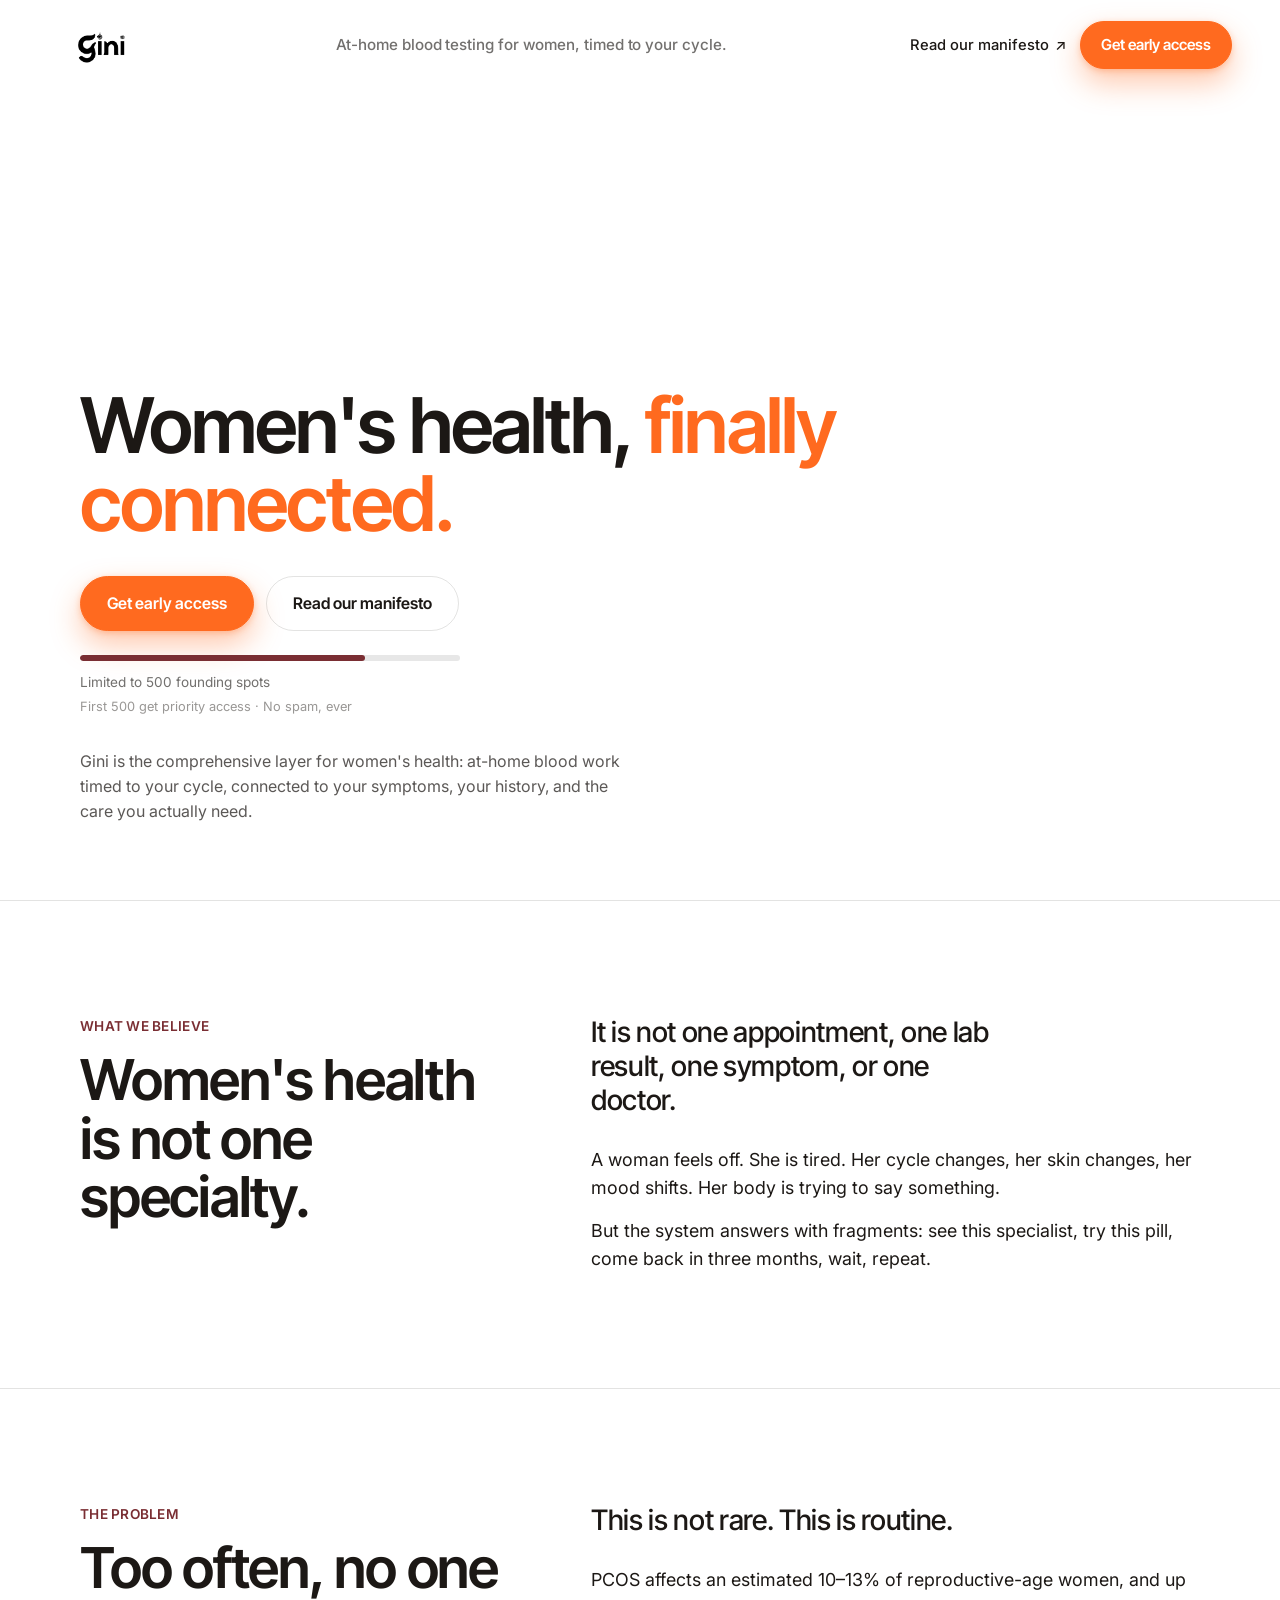
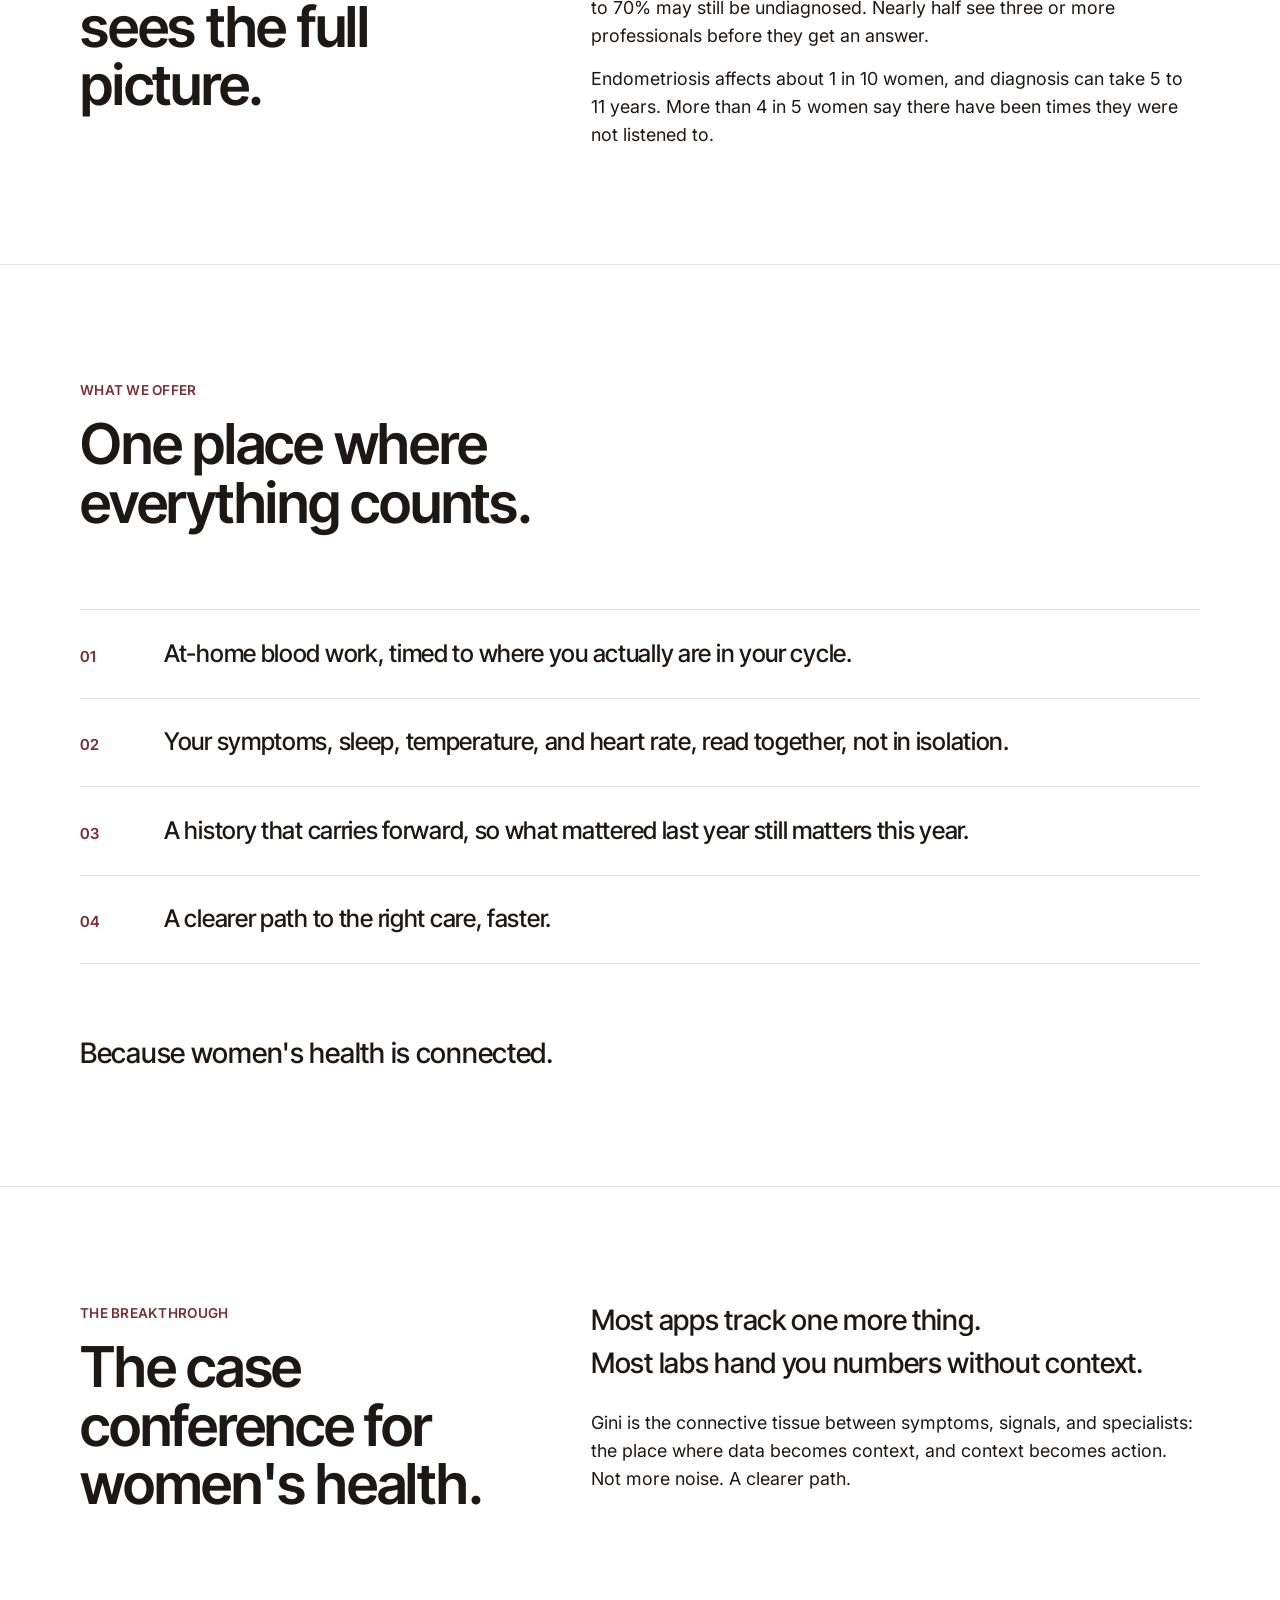
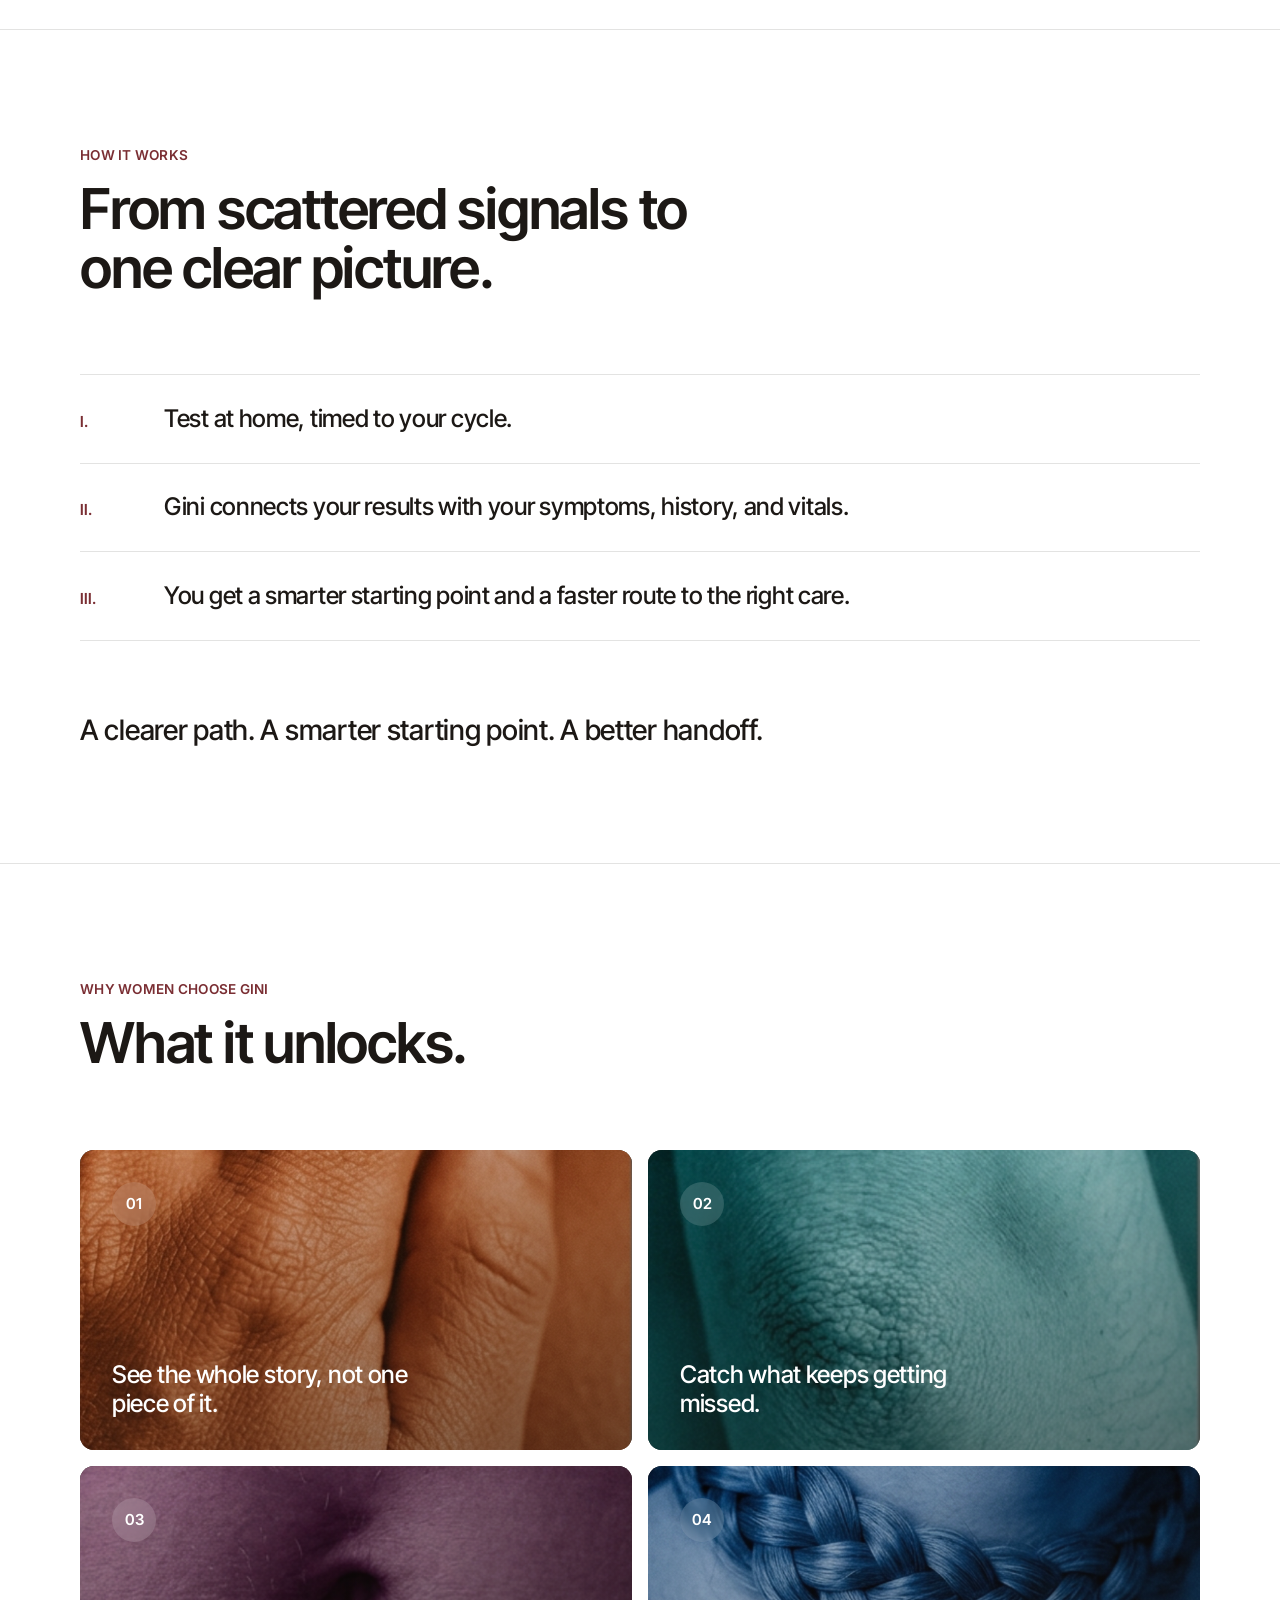
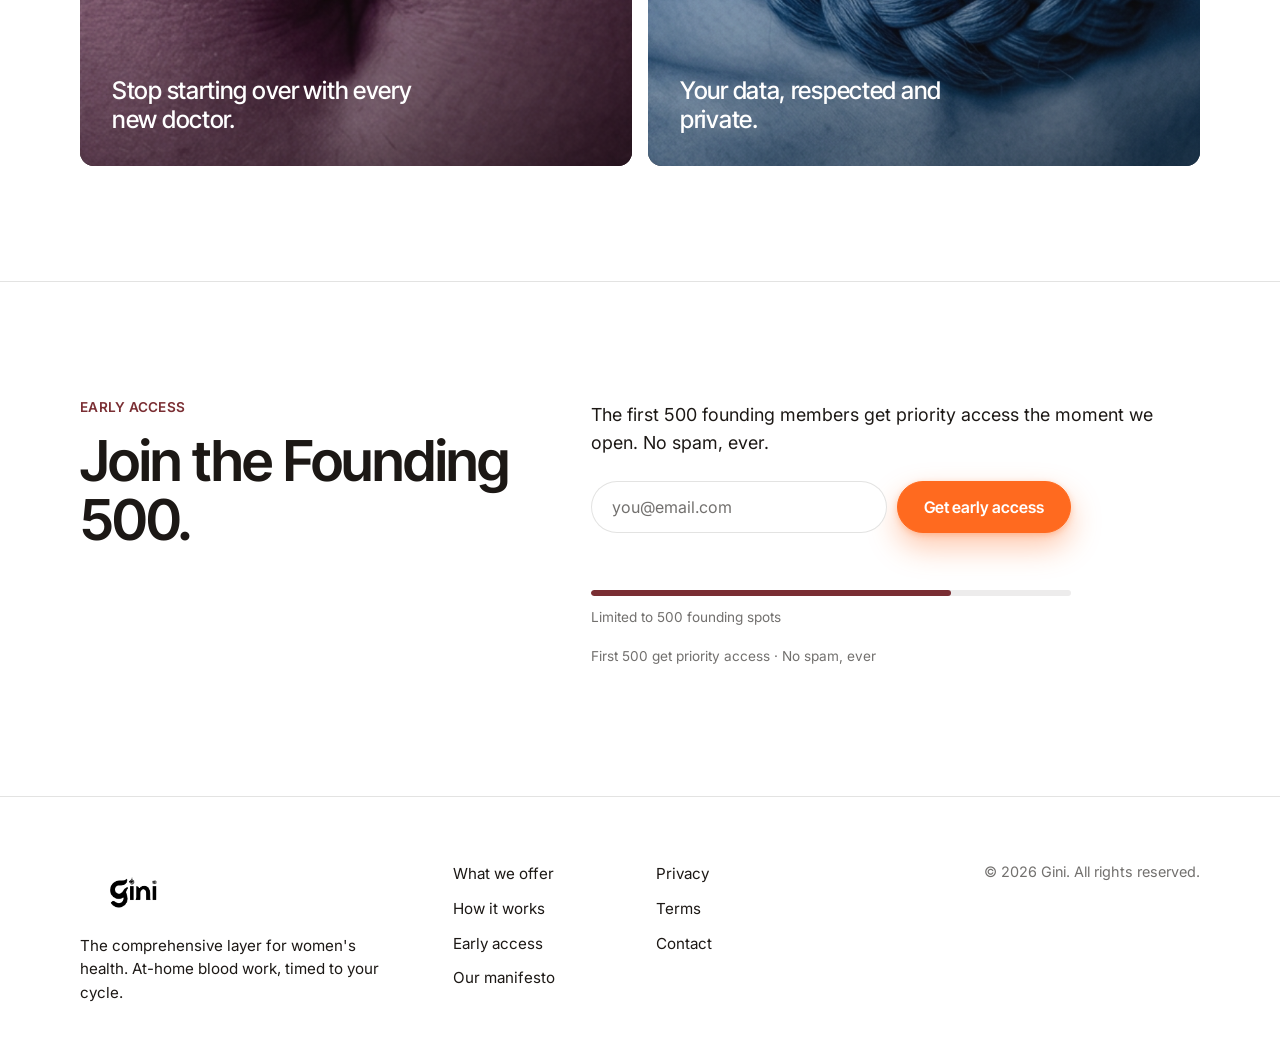
==== commit f0029a6a: "Add Founding 500 scarcity bar and labels under the hero CTA Surface the progress bar, "Limited to 50" ====
--- a/index.html
+++ b/index.html
@@ -98,6 +98,11 @@
     .hero h1 em { font-style: normal; color: var(--orange); }
     .hero-actions { display: flex; flex-wrap: wrap; gap: 12px; margin-top: 24px; }
     .hero-subheading { max-width: 56ch; margin: 32px 0 0; font-size: clamp(1rem, 1.2vw, 1.12rem); line-height: 1.55; color: rgba(28, 24, 21, 0.72); }
+    .hero-scarcity { margin-top: 24px; max-width: 380px; }
+    .hero-progress { height: 6px; border-radius: 999px; background: rgba(28, 24, 21, 0.1); overflow: hidden; }
+    .hero-progress span { display: block; height: 100%; width: 75%; border-radius: 999px; background: var(--accent); }
+    .hero-scarcity-label { margin: 11px 0 0; font-size: 0.85rem; color: var(--ink-soft); }
+    .hero-scarcity-foot { margin: 4px 0 0; font-size: 0.8rem; color: rgba(28, 24, 21, 0.45); }
 
     /* BUTTONS */
     .btn {
@@ -226,7 +231,7 @@
 
     /* SCROLL REVEAL */
     .js-reveal :where(
-      .hero h1, .hero-actions, .hero-subheading,
+      .hero h1, .hero-actions, .hero-scarcity, .hero-subheading,
       .section-label, .section-heading, .section-lead, .section-copy,
       .section-sublabel, .section-footnote,
       .numbered-list li, .roman-list li, .bullet-list li,
@@ -240,7 +245,8 @@
 
     .js-reveal .hero h1 { transition-delay: 120ms; }
     .js-reveal .hero-actions { transition-delay: 280ms; }
-    .js-reveal .hero-subheading { transition-delay: 420ms; }
+    .js-reveal .hero-scarcity { transition-delay: 360ms; }
+    .js-reveal .hero-subheading { transition-delay: 440ms; }
     .js-reveal .section-heading { transition-delay: 80ms; }
     .js-reveal .section-copy { transition-delay: 120ms; }
     .js-reveal .section-copy + .section-copy { transition-delay: 220ms; }
@@ -285,6 +291,11 @@
         <div class="hero-actions">
           <a class="btn btn-primary" href="#waitlist">Get early access</a>
           <a class="btn btn-secondary" href="manifesto.html">Read our manifesto</a>
+        </div>
+        <div class="hero-scarcity">
+          <div class="hero-progress"><span></span></div>
+          <p class="hero-scarcity-label">Limited to 500 founding spots</p>
+          <p class="hero-scarcity-foot">First 500 get priority access · No spam, ever</p>
         </div>
         <p class="hero-subheading" id="subline">Gini is the comprehensive layer for women's health: at-home blood work timed to your cycle, connected to your symptoms, your history, and the care you actually need.</p>
       </div>
@@ -619,7 +630,7 @@
       var reduce = window.matchMedia && window.matchMedia('(prefers-reduced-motion: reduce)').matches;
       if (reduce || !('IntersectionObserver' in window)) return;
       document.documentElement.classList.add('js-reveal');
-      var SELECTOR = ['.hero h1','.hero-actions','.hero-subheading','.section-label','.section-heading','.section-lead','.section-copy','.section-sublabel','.section-footnote','.numbered-list li','.roman-list li','.bullet-list li','.card','.waitlist-card','.footer-brand','.footer-links','.footer-copy'].join(', ');
+      var SELECTOR = ['.hero h1','.hero-actions','.hero-scarcity','.hero-subheading','.section-label','.section-heading','.section-lead','.section-copy','.section-sublabel','.section-footnote','.numbered-list li','.roman-list li','.bullet-list li','.card','.waitlist-card','.footer-brand','.footer-links','.footer-copy'].join(', ');
       var targets = document.querySelectorAll(SELECTOR);
       var io = new IntersectionObserver(function(entries){
         entries.forEach(function(entry){
